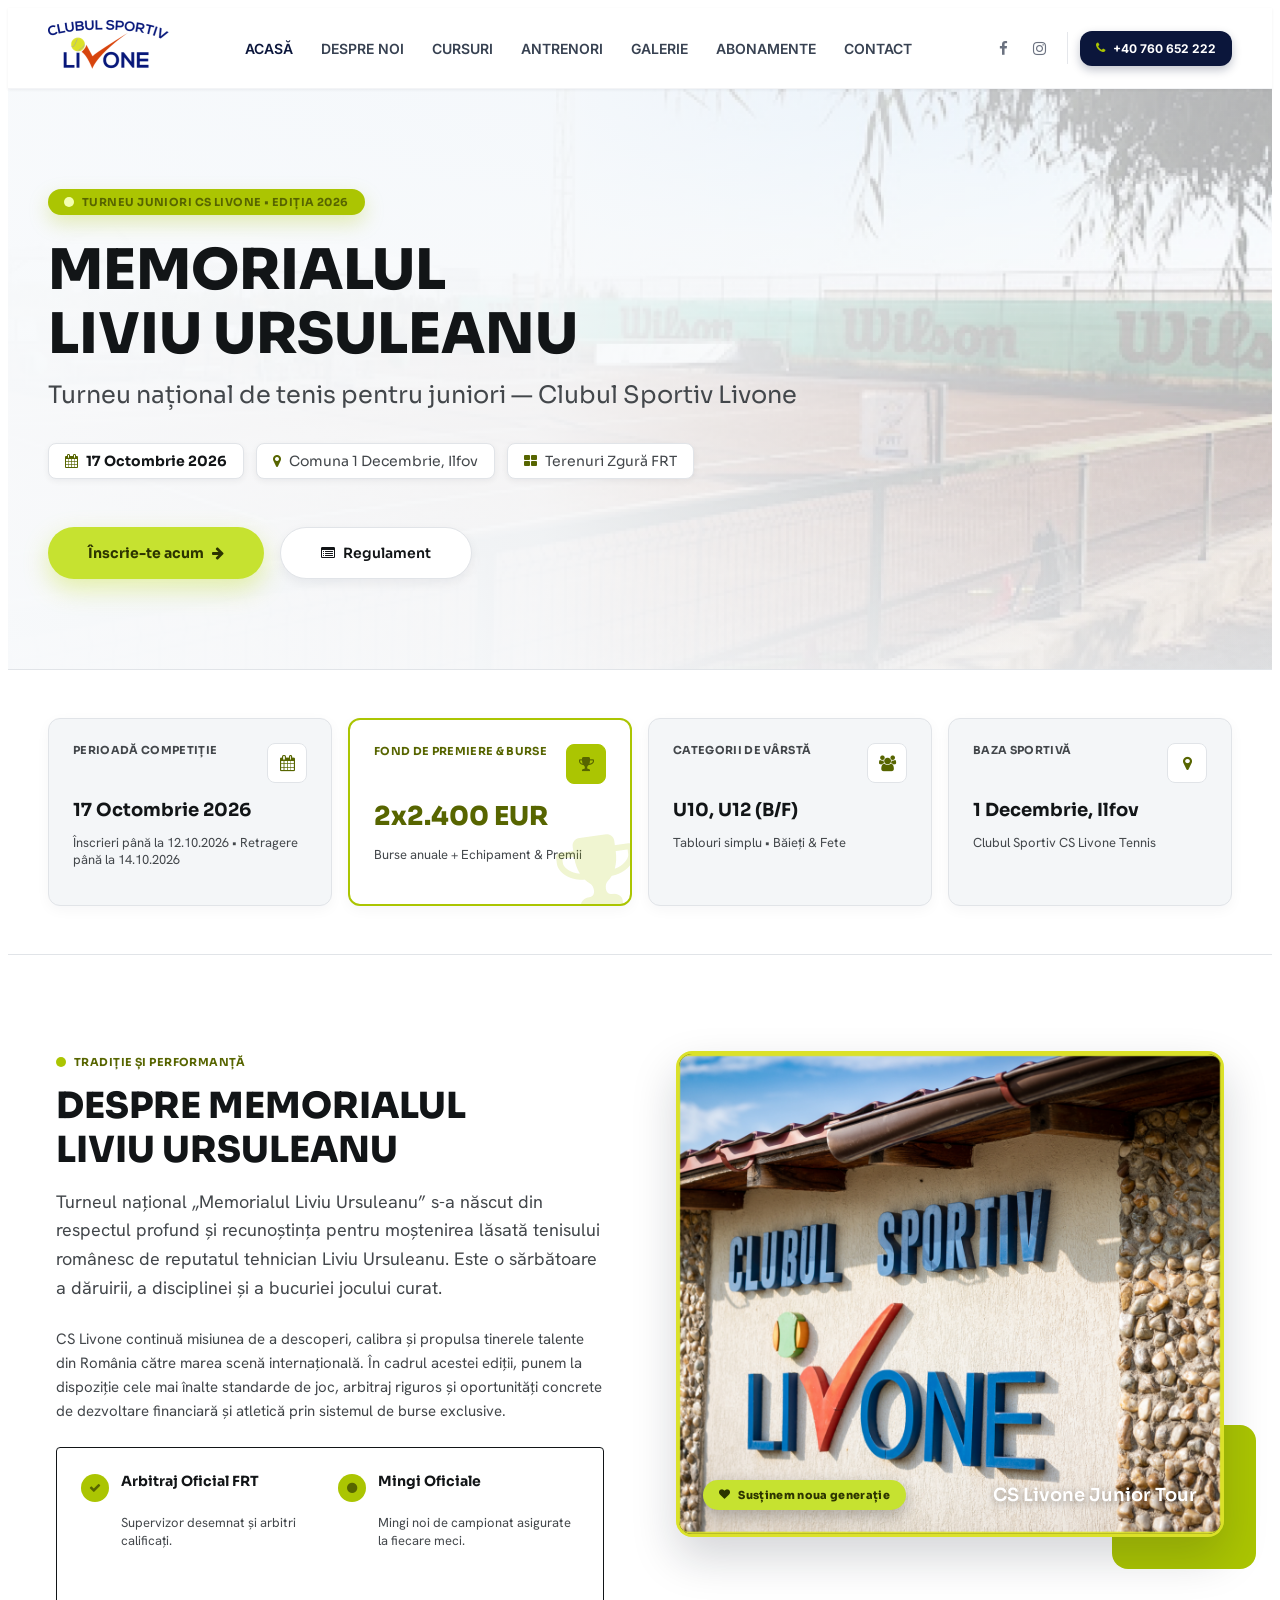
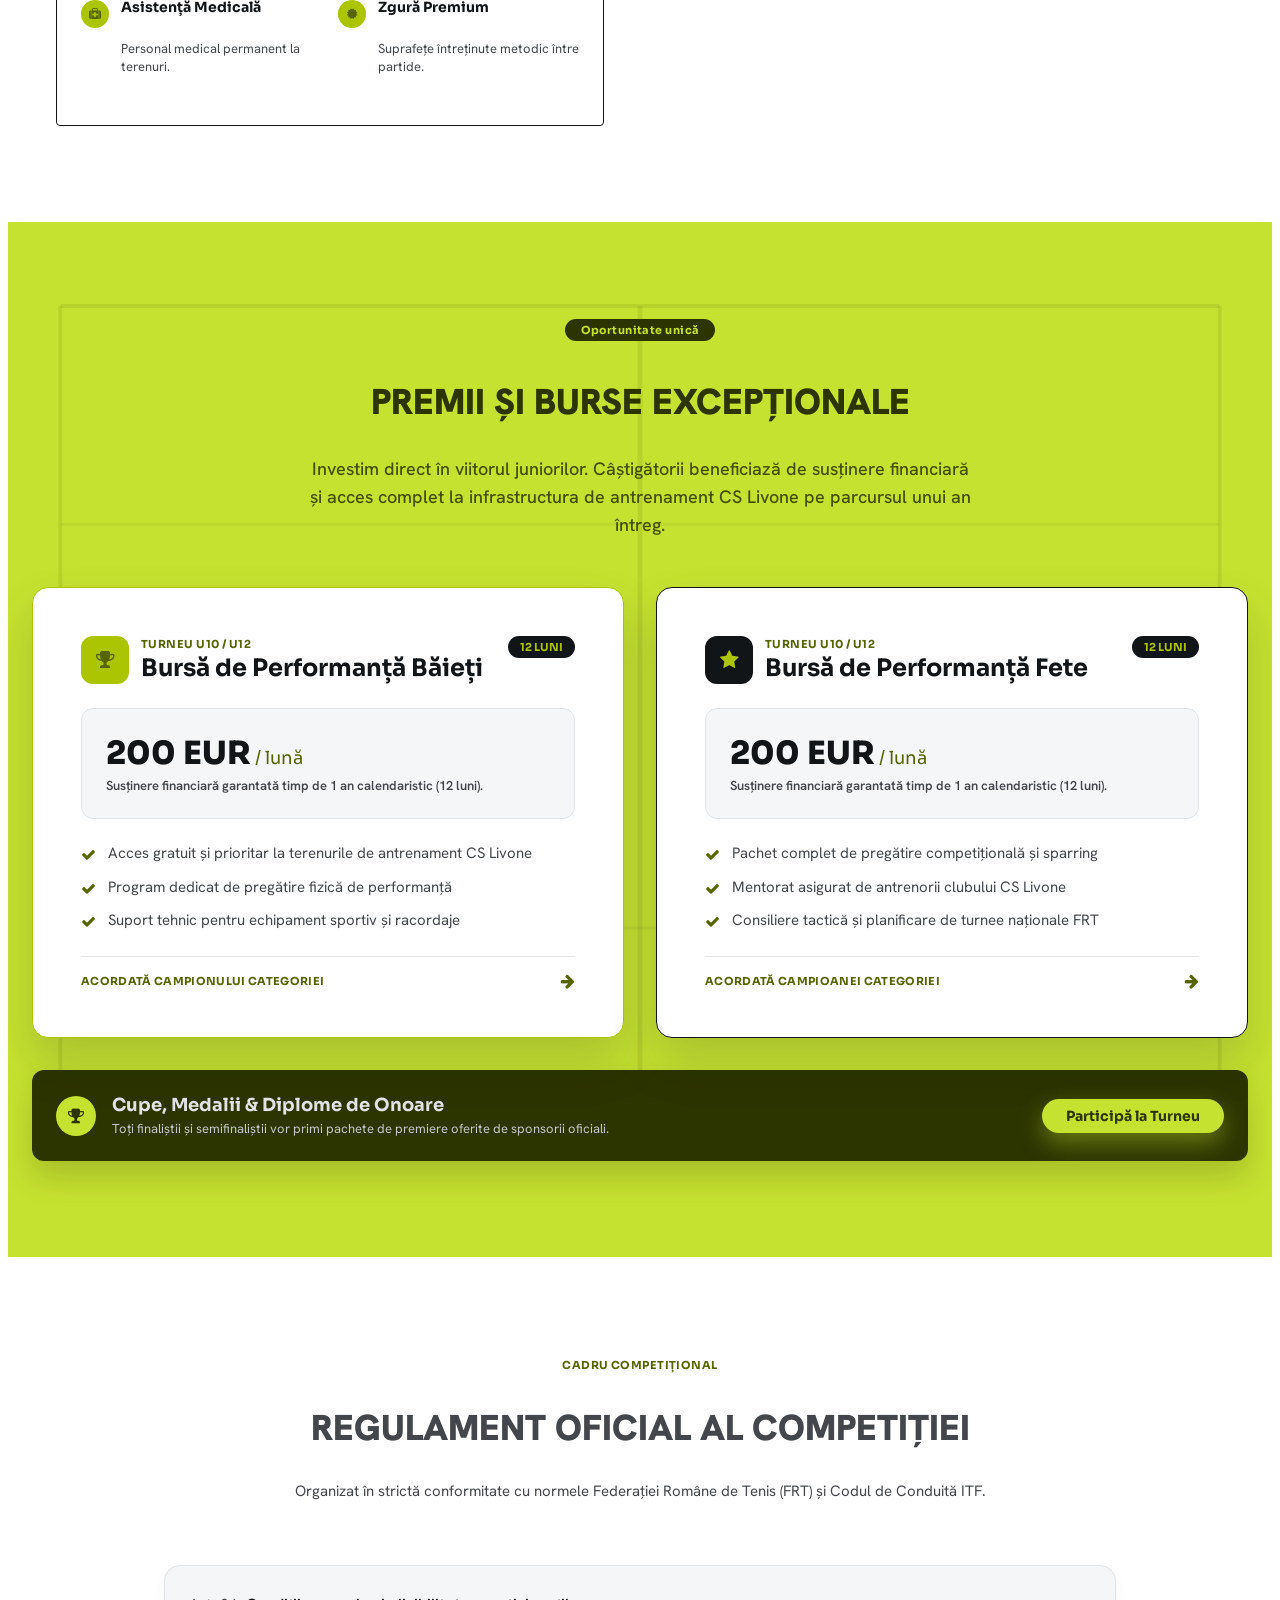
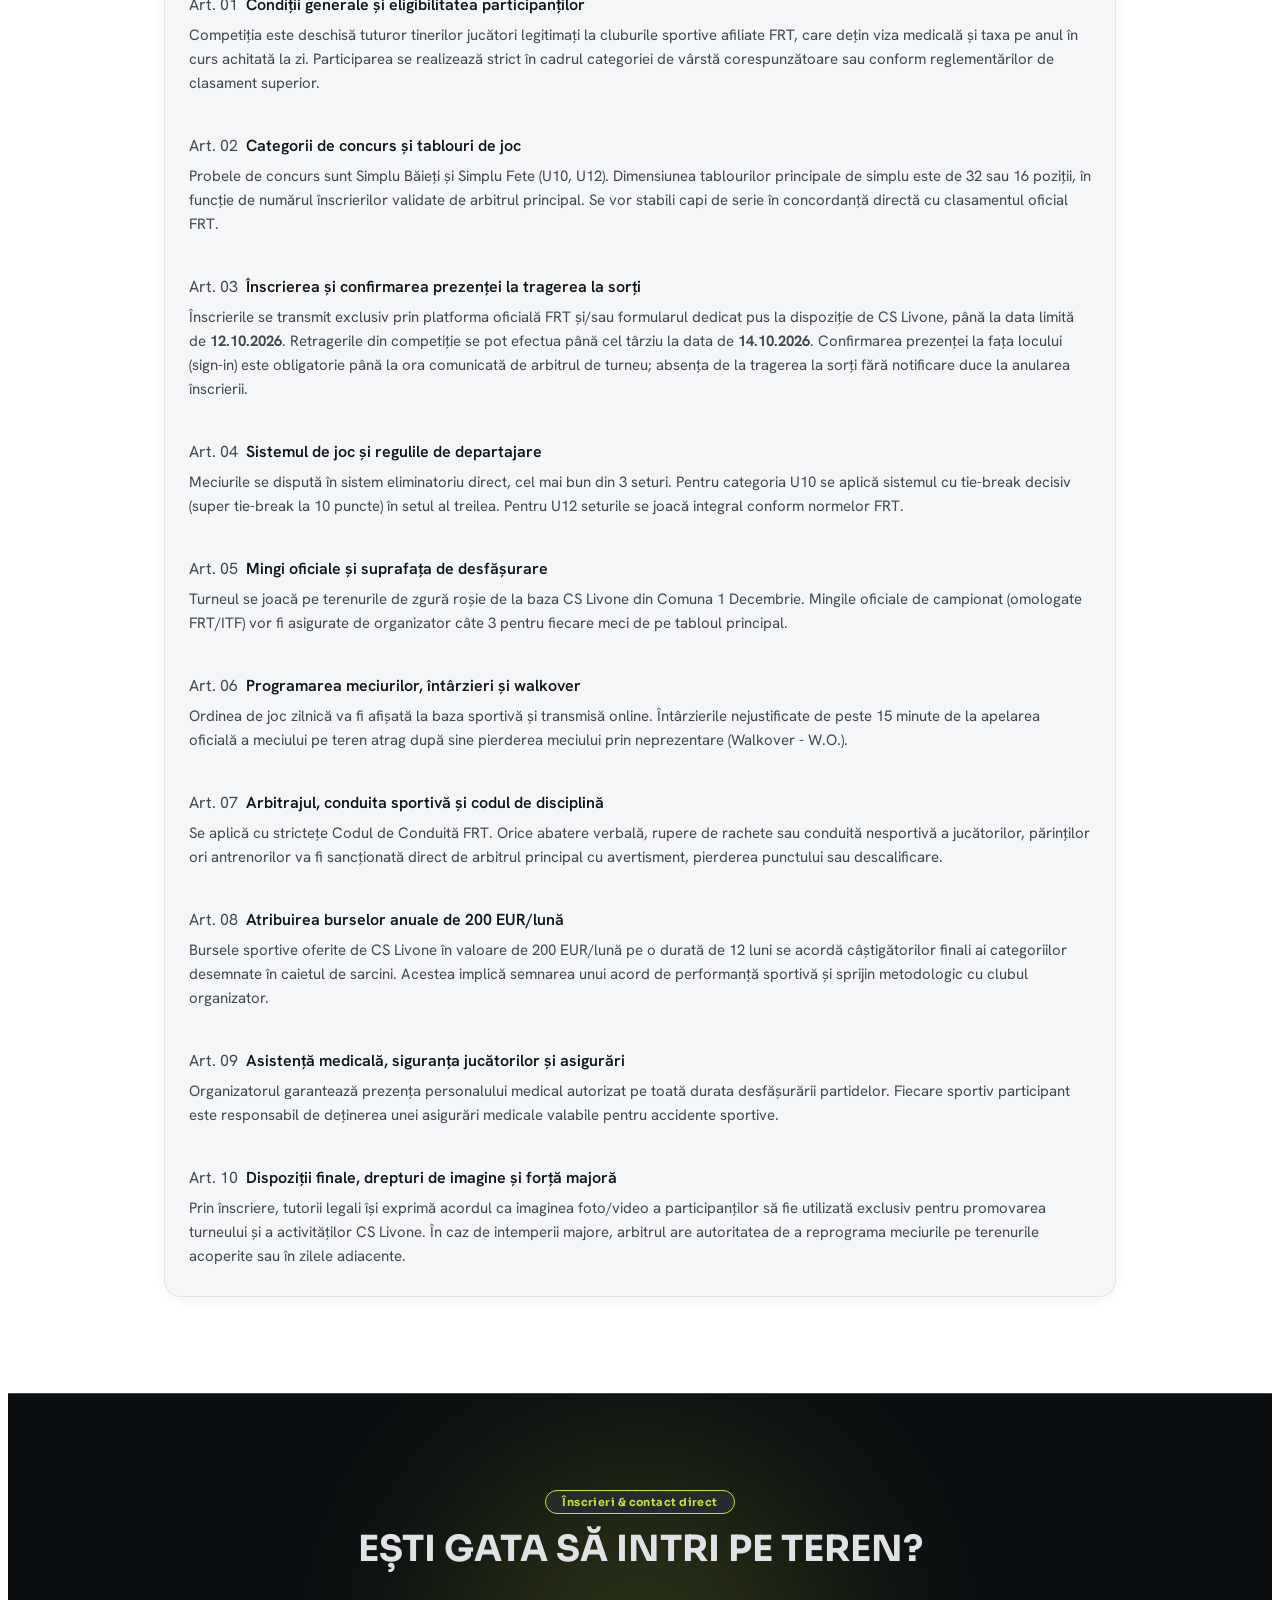
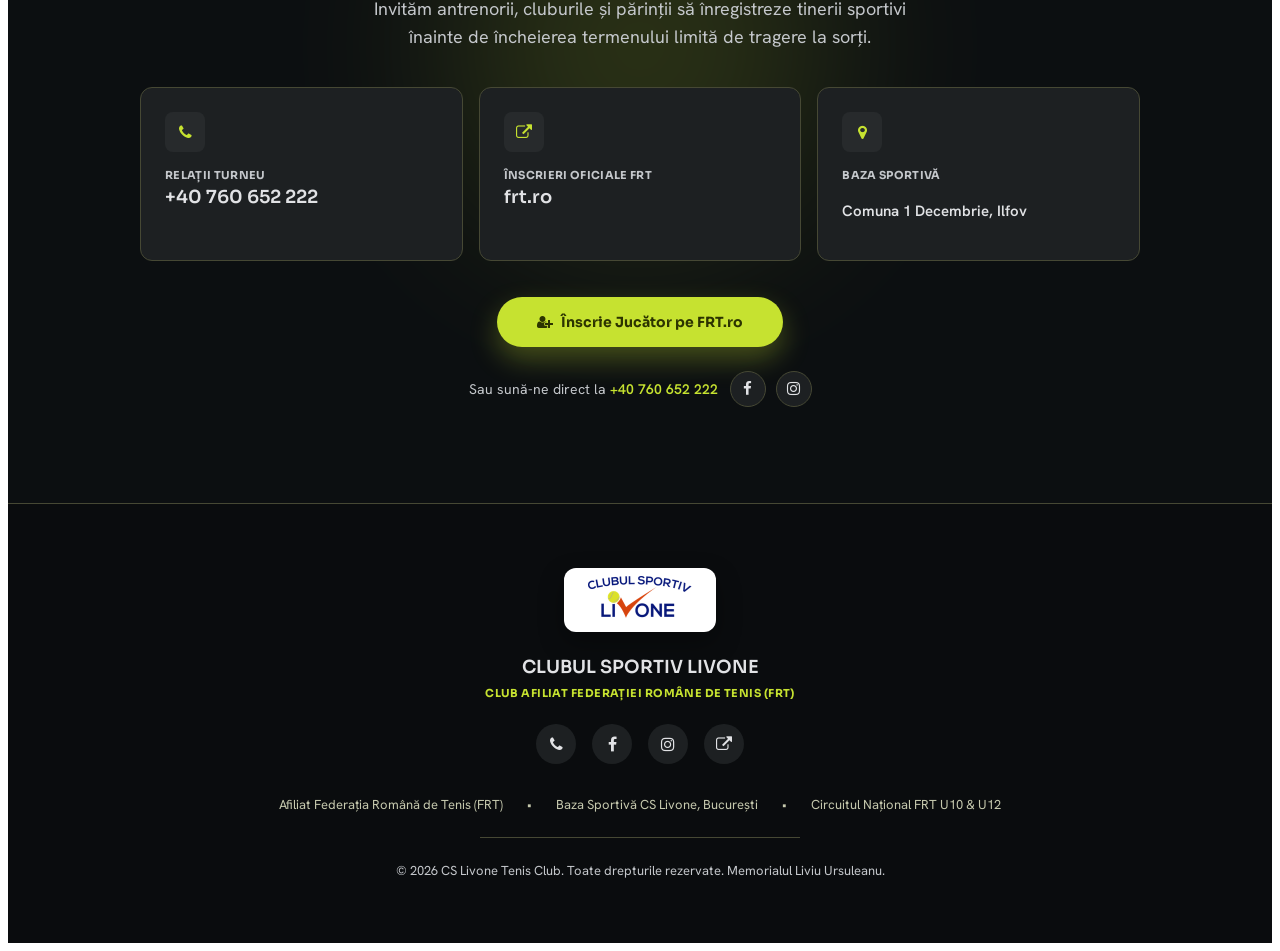
==== turneu-memorial-liviu-ursuleanu.html @ 8c8d2c81 "Add tournament landing page and redesign homepage Add standalone Memorialul Liviu Ursuleanu tourname" ====
<!DOCTYPE html>
<html lang="ro">
<head>
  <meta charset="utf-8">
  <meta name="viewport" content="width=device-width, initial-scale=1">
  <title>Memorialul Liviu Ursuleanu — Turneu Juniori CS Livone 2026</title>
  <meta name="description" content="Memorialul Liviu Ursuleanu — turneu național de tenis pentru juniori organizat de Clubul Sportiv Livone. Regulament, premii, burse și înscrieri.">
  <meta name="author" content="CS Livone">

  <link rel="shortcut icon" href="images/favicon.ico">
  <link rel="apple-touch-icon" href="images/apple-touch-icon.png">

  <link rel="preconnect" href="https://fonts.googleapis.com">
  <link rel="preconnect" href="https://fonts.gstatic.com" crossorigin>
  <link href="https://fonts.googleapis.com/css2?family=Sora:wght@400;500;600;700;800;900&family=Hanken+Grotesk:wght@400;500;600&family=Inter:wght@600;700&display=swap" rel="stylesheet">

  <link rel="stylesheet" type="text/css" href="css/vendor/font-awesome.min.css">
  <link rel="stylesheet" type="text/css" href="css/turneu.css">
</head>
<body class="tnv-page">

  <!-- HEADER -->
  <header class="tnv-header">
    <div class="tnv-header__inner">
      <a class="tnv-header__logo" href="index.html">
        <img src="images/turneu/logo-header.png" alt="Clubul Sportiv Livone">
      </a>

      <nav class="tnv-nav" id="tnvNav">
        <a href="index.html" class="is-active">ACASĂ</a>
        <a href="index.html#about">DESPRE NOI</a>
        <a href="index.html#classes">CURSURI</a>
        <a href="index.html#trainers">ANTRENORI</a>
        <a href="index.html#gallery">GALERIE</a>
        <a href="index.html">ABONAMENTE</a>
        <a href="index.html#contact">CONTACT</a>
      </nav>

      <div class="tnv-header__actions">
        <div class="tnv-social-mini">
          <a href="https://www.facebook.com/cslivone.ro" aria-label="Facebook"><i class="fa fa-facebook"></i></a>
          <a href="https://www.instagram.com/cslivone" aria-label="Instagram"><i class="fa fa-instagram"></i></a>
        </div>
        <a class="tnv-phone-cta" href="tel:+40760652222">
          <i class="fa fa-phone"></i> +40 760 652 222
        </a>
        <button class="tnv-nav-toggle" id="tnvNavToggle" aria-label="Deschide meniul" aria-expanded="false">
          <i class="fa fa-bars"></i>
        </button>
      </div>
    </div>
  </header>

  <!-- HERO -->
  <section class="tnv-hero">
    <div class="tnv-hero__bg">
      <img src="images/turneu/hero-bg.png" alt="Terenuri de zgură CS Livone">
    </div>
    <div class="tnv-hero__content">
      <div class="tnv-hero__inner">
        <span class="tnv-pill">
          <span class="tnv-pill__dot"></span>
          <span class="tnv-pill__text">Turneu Juniori CS Livone • Ediția 2026</span>
        </span>

        <h1>MEMORIALUL<br>LIVIU URSULEANU</h1>
        <p class="tnv-hero__subtitle">Turneu național de tenis pentru juniori — Clubul Sportiv Livone</p>

        <div class="tnv-badges">
          <span class="tnv-badge"><i class="fa fa-calendar"></i> <strong>17 Octombrie 2026</strong></span>
          <span class="tnv-badge"><i class="fa fa-map-marker"></i> Comuna 1 Decembrie, Ilfov</span>
          <span class="tnv-badge"><i class="fa fa-th-large"></i> Terenuri Zgură FRT</span>
        </div>

        <div class="tnv-cta-row">
          <a href="#inscriere" class="tnv-btn tnv-btn--primary">Înscrie-te acum <i class="fa fa-arrow-right"></i></a>
          <a href="#regulament" class="tnv-btn tnv-btn--outline"><i class="fa fa-list-alt"></i> Regulament</a>
        </div>
      </div>
    </div>
  </section>

  <!-- KEY INFO STRIP -->
  <section class="tnv-info-strip">
    <div class="tnv-container">
      <div class="tnv-info-grid">
        <div class="tnv-info-card">
          <div class="tnv-info-card__top">
            <span class="tnv-info-card__label">Perioadă competiție</span>
            <span class="tnv-info-card__icon"><i class="fa fa-calendar"></i></span>
          </div>
          <p class="tnv-info-card__value">17 Octombrie 2026</p>
          <p class="tnv-info-card__sub">Înscrieri până la 12.10.2026 • Retragere până la 14.10.2026</p>
        </div>

        <div class="tnv-info-card tnv-info-card--highlight">
          <i class="fa fa-trophy tnv-info-card__decor"></i>
          <div class="tnv-info-card__top">
            <span class="tnv-info-card__label">Fond de premiere &amp; burse</span>
            <span class="tnv-info-card__icon"><i class="fa fa-trophy"></i></span>
          </div>
          <p class="tnv-info-card__value">2x2.400 EUR</p>
          <p class="tnv-info-card__sub">Burse anuale + Echipament &amp; Premii</p>
        </div>

        <div class="tnv-info-card">
          <div class="tnv-info-card__top">
            <span class="tnv-info-card__label">Categorii de vârstă</span>
            <span class="tnv-info-card__icon"><i class="fa fa-users"></i></span>
          </div>
          <p class="tnv-info-card__value">U10, U12 (B/F)</p>
          <p class="tnv-info-card__sub">Tablouri simplu • Băieți &amp; Fete</p>
        </div>

        <div class="tnv-info-card">
          <div class="tnv-info-card__top">
            <span class="tnv-info-card__label">Baza sportivă</span>
            <span class="tnv-info-card__icon"><i class="fa fa-map-marker"></i></span>
          </div>
          <p class="tnv-info-card__value">1 Decembrie, Ilfov</p>
          <p class="tnv-info-card__sub">Clubul Sportiv CS Livone Tennis</p>
        </div>
      </div>
    </div>
  </section>

  <!-- DESPRE TURNEU -->
  <section class="tnv-about">
    <div class="tnv-container tnv-about__grid">
      <div>
        <span class="tnv-eyebrow"><span class="tnv-eyebrow__dot"></span> Tradiție și performanță</span>
        <h2 class="tnv-section-title">DESPRE MEMORIALUL<br>LIVIU URSULEANU</h2>

        <p class="tnv-lead">Turneul național „Memorialul Liviu Ursuleanu” s-a născut din respectul profund și recunoștința pentru moștenirea lăsată tenisului românesc de reputatul tehnician Liviu Ursuleanu. Este o sărbătoare a dăruirii, a disciplinei și a bucuriei jocului curat.</p>

        <p class="tnv-supporting">CS Livone continuă misiunea de a descoperi, calibra și propulsa tinerele talente din România către marea scenă internațională. În cadrul acestei ediții, punem la dispoziție cele mai înalte standarde de joc, arbitraj riguros și oportunități concrete de dezvoltare financiară și atletică prin sistemul de burse exclusive.</p>

        <div class="tnv-features">
          <div class="tnv-feature">
            <span class="tnv-feature__icon"><i class="fa fa-check"></i></span>
            <div>
              <p class="tnv-feature__title">Arbitraj Oficial FRT</p>
              <p class="tnv-feature__text">Supervizor desemnat și arbitri calificați.</p>
            </div>
          </div>
          <div class="tnv-feature">
            <span class="tnv-feature__icon"><i class="fa fa-circle"></i></span>
            <div>
              <p class="tnv-feature__title">Mingi Oficiale</p>
              <p class="tnv-feature__text">Mingi noi de campionat asigurate la fiecare meci.</p>
            </div>
          </div>
          <div class="tnv-feature">
            <span class="tnv-feature__icon"><i class="fa fa-medkit"></i></span>
            <div>
              <p class="tnv-feature__title">Asistență Medicală</p>
              <p class="tnv-feature__text">Personal medical permanent la terenuri.</p>
            </div>
          </div>
          <div class="tnv-feature">
            <span class="tnv-feature__icon"><i class="fa fa-certificate"></i></span>
            <div>
              <p class="tnv-feature__title">Zgură Premium</p>
              <p class="tnv-feature__text">Suprafețe întreținute metodic între partide.</p>
            </div>
          </div>
        </div>
      </div>

      <div class="tnv-about__visual">
        <div class="tnv-about__decor"></div>
        <div class="tnv-about__frame">
          <img src="images/turneu/despre-turneu.png" alt="Clubul Sportiv Livone">
          <div class="tnv-about__badge">
            <span class="tnv-about__pill"><i class="fa fa-heart"></i> Susținem noua generație</span>
            <span class="tnv-about__caption">CS Livone Junior Tour</span>
          </div>
        </div>
      </div>
    </div>
  </section>

  <!-- PREMII SI BURSE -->
  <section class="tnv-prizes">
    <svg class="tnv-prizes__lines" preserveAspectRatio="none" viewBox="0 0 1280 1022" xmlns="http://www.w3.org/2000/svg" aria-hidden="true">
      <line x1="53" y1="85" x2="1227" y2="85" stroke="#000" stroke-opacity="0.12" stroke-width="4"></line>
      <line x1="53" y1="936" x2="1227" y2="936" stroke="#000" stroke-opacity="0.12" stroke-width="4"></line>
      <line x1="53" y1="85" x2="53" y2="936" stroke="#000" stroke-opacity="0.12" stroke-width="4"></line>
      <line x1="1227" y1="85" x2="1227" y2="936" stroke="#000" stroke-opacity="0.12" stroke-width="4"></line>
      <line x1="640" y1="85" x2="640" y2="936" stroke="#000" stroke-opacity="0.12" stroke-width="5"></line>
      <line x1="53" y1="306" x2="1227" y2="306" stroke="#000" stroke-opacity="0.08" stroke-width="3"></line>
      <line x1="53" y1="715" x2="1227" y2="715" stroke="#000" stroke-opacity="0.08" stroke-width="3"></line>
    </svg>

    <div class="tnv-prizes__inner">
      <div class="tnv-prizes__header">
        <span class="tnv-prizes__badge">Oportunitate unică</span>
        <h2>PREMII ȘI BURSE EXCEPȚIONALE</h2>
        <p>Investim direct în viitorul juniorilor. Câștigătorii beneficiază de susținere financiară și acces complet la infrastructura de antrenament CS Livone pe parcursul unui an întreg.</p>
      </div>

      <div class="tnv-scholarships">
        <div class="tnv-schol-card tnv-schol-card--boys">
          <div class="tnv-schol-card__top">
            <div class="tnv-schol-card__id">
              <span class="tnv-schol-card__icon"><i class="fa fa-trophy"></i></span>
              <div>
                <p class="tnv-schol-card__eyebrow">Turneu U10 / U12</p>
                <h3 class="tnv-schol-card__title">Bursă de Performanță Băieți</h3>
              </div>
            </div>
            <span class="tnv-schol-card__duration">12 LUNI</span>
          </div>

          <div class="tnv-schol-card__value">
            <span class="tnv-schol-card__amount">200 EUR</span>
            <span class="tnv-schol-card__period">/ lună</span>
            <p>Susținere financiară garantată timp de 1 an calendaristic (12 luni).</p>
          </div>

          <ul class="tnv-schol-card__list">
            <li><i class="fa fa-check"></i> Acces gratuit și prioritar la terenurile de antrenament CS Livone</li>
            <li><i class="fa fa-check"></i> Program dedicat de pregătire fizică de performanță</li>
            <li><i class="fa fa-check"></i> Suport tehnic pentru echipament sportiv și racordaje</li>
          </ul>

          <div class="tnv-schol-card__footer">
            <span>Acordată campionului categoriei</span>
            <i class="fa fa-arrow-right"></i>
          </div>
        </div>

        <div class="tnv-schol-card tnv-schol-card--girls">
          <div class="tnv-schol-card__top">
            <div class="tnv-schol-card__id">
              <span class="tnv-schol-card__icon"><i class="fa fa-star"></i></span>
              <div>
                <p class="tnv-schol-card__eyebrow">Turneu U10 / U12</p>
                <h3 class="tnv-schol-card__title">Bursă de Performanță Fete</h3>
              </div>
            </div>
            <span class="tnv-schol-card__duration">12 LUNI</span>
          </div>

          <div class="tnv-schol-card__value">
            <span class="tnv-schol-card__amount">200 EUR</span>
            <span class="tnv-schol-card__period">/ lună</span>
            <p>Susținere financiară garantată timp de 1 an calendaristic (12 luni).</p>
          </div>

          <ul class="tnv-schol-card__list">
            <li><i class="fa fa-check"></i> Pachet complet de pregătire competițională și sparring</li>
            <li><i class="fa fa-check"></i> Mentorat asigurat de antrenorii clubului CS Livone</li>
            <li><i class="fa fa-check"></i> Consiliere tactică și planificare de turnee naționale FRT</li>
          </ul>

          <div class="tnv-schol-card__footer">
            <span>Acordată campioanei categoriei</span>
            <i class="fa fa-arrow-right"></i>
          </div>
        </div>
      </div>

      <div class="tnv-prizes-note">
        <div class="tnv-prizes-note__left">
          <span class="tnv-prizes-note__icon"><i class="fa fa-trophy"></i></span>
          <div>
            <h3>Cupe, Medalii &amp; Diplome de Onoare</h3>
            <p>Toți finaliștii și semifinaliștii vor primi pachete de premiere oferite de sponsorii oficiali.</p>
          </div>
        </div>
        <a href="#inscriere" class="tnv-btn tnv-btn--primary">Participă la Turneu</a>
      </div>
    </div>
  </section>

  <!-- REGULAMENT OFICIAL -->
  <section class="tnv-rules" id="regulament">
    <div class="tnv-rules__header">
      <span class="tnv-eyebrow" style="justify-content:center;width:100%;">Cadru competițional</span>
      <h2>REGULAMENT OFICIAL AL COMPETIȚIEI</h2>
      <p>Organizat în strictă conformitate cu normele Federației Române de Tenis (FRT) și Codul de Conduită ITF.</p>
    </div>

    <div class="tnv-accordion">
      <div class="tnv-accordion-item">
        <div class="tnv-accordion-item__head">
          <span class="tnv-accordion-item__badge">Art. 01</span>
          <span class="tnv-accordion-item__title">Condiții generale și eligibilitatea participanților</span>
        </div>
        <p class="tnv-accordion-item__body">Competiția este deschisă tuturor tinerilor jucători legitimați la cluburile sportive afiliate FRT, care dețin viza medicală și taxa pe anul în curs achitată la zi. Participarea se realizează strict în cadrul categoriei de vârstă corespunzătoare sau conform reglementărilor de clasament superior.</p>
      </div>

      <div class="tnv-accordion-item">
        <div class="tnv-accordion-item__head">
          <span class="tnv-accordion-item__badge">Art. 02</span>
          <span class="tnv-accordion-item__title">Categorii de concurs și tablouri de joc</span>
        </div>
        <p class="tnv-accordion-item__body">Probele de concurs sunt Simplu Băieți și Simplu Fete (U10, U12). Dimensiunea tablourilor principale de simplu este de 32 sau 16 poziții, în funcție de numărul înscrierilor validate de arbitrul principal. Se vor stabili capi de serie în concordanță directă cu clasamentul oficial FRT.</p>
      </div>

      <div class="tnv-accordion-item">
        <div class="tnv-accordion-item__head">
          <span class="tnv-accordion-item__badge">Art. 03</span>
          <span class="tnv-accordion-item__title">Înscrierea și confirmarea prezenței la tragerea la sorți</span>
        </div>
        <p class="tnv-accordion-item__body">Înscrierile se transmit exclusiv prin platforma oficială FRT și/sau formularul dedicat pus la dispoziție de CS Livone, până la data limită de <strong>12.10.2026</strong>. Retragerile din competiție se pot efectua până cel târziu la data de <strong>14.10.2026</strong>. Confirmarea prezenței la fața locului (sign-in) este obligatorie până la ora comunicată de arbitrul de turneu; absența de la tragerea la sorți fără notificare duce la anularea înscrierii.</p>
      </div>

      <div class="tnv-accordion-item">
        <div class="tnv-accordion-item__head">
          <span class="tnv-accordion-item__badge">Art. 04</span>
          <span class="tnv-accordion-item__title">Sistemul de joc și regulile de departajare</span>
        </div>
        <p class="tnv-accordion-item__body">Meciurile se dispută în sistem eliminatoriu direct, cel mai bun din 3 seturi. Pentru categoria U10 se aplică sistemul cu tie-break decisiv (super tie-break la 10 puncte) în setul al treilea. Pentru U12 seturile se joacă integral conform normelor FRT.</p>
      </div>

      <div class="tnv-accordion-item">
        <div class="tnv-accordion-item__head">
          <span class="tnv-accordion-item__badge">Art. 05</span>
          <span class="tnv-accordion-item__title">Mingi oficiale și suprafața de desfășurare</span>
        </div>
        <p class="tnv-accordion-item__body">Turneul se joacă pe terenurile de zgură roșie de la baza CS Livone din Comuna 1 Decembrie. Mingile oficiale de campionat (omologate FRT/ITF) vor fi asigurate de organizator câte 3 pentru fiecare meci de pe tabloul principal.</p>
      </div>

      <div class="tnv-accordion-item">
        <div class="tnv-accordion-item__head">
          <span class="tnv-accordion-item__badge">Art. 06</span>
          <span class="tnv-accordion-item__title">Programarea meciurilor, întârzieri și walkover</span>
        </div>
        <p class="tnv-accordion-item__body">Ordinea de joc zilnică va fi afișată la baza sportivă și transmisă online. Întârzierile nejustificate de peste 15 minute de la apelarea oficială a meciului pe teren atrag după sine pierderea meciului prin neprezentare (Walkover - W.O.).</p>
      </div>

      <div class="tnv-accordion-item">
        <div class="tnv-accordion-item__head">
          <span class="tnv-accordion-item__badge">Art. 07</span>
          <span class="tnv-accordion-item__title">Arbitrajul, conduita sportivă și codul de disciplină</span>
        </div>
        <p class="tnv-accordion-item__body">Se aplică cu strictețe Codul de Conduită FRT. Orice abatere verbală, rupere de rachete sau conduită nesportivă a jucătorilor, părinților ori antrenorilor va fi sancționată direct de arbitrul principal cu avertisment, pierderea punctului sau descalificare.</p>
      </div>

      <div class="tnv-accordion-item">
        <div class="tnv-accordion-item__head">
          <span class="tnv-accordion-item__badge">Art. 08</span>
          <span class="tnv-accordion-item__title">Atribuirea burselor anuale de 200 EUR/lună</span>
        </div>
        <p class="tnv-accordion-item__body">Bursele sportive oferite de CS Livone în valoare de 200 EUR/lună pe o durată de 12 luni se acordă câștigătorilor finali ai categoriilor desemnate în caietul de sarcini. Acestea implică semnarea unui acord de performanță sportivă și sprijin metodologic cu clubul organizator.</p>
      </div>

      <div class="tnv-accordion-item">
        <div class="tnv-accordion-item__head">
          <span class="tnv-accordion-item__badge">Art. 09</span>
          <span class="tnv-accordion-item__title">Asistență medicală, siguranța jucătorilor și asigurări</span>
        </div>
        <p class="tnv-accordion-item__body">Organizatorul garantează prezența personalului medical autorizat pe toată durata desfășurării partidelor. Fiecare sportiv participant este responsabil de deținerea unei asigurări medicale valabile pentru accidente sportive.</p>
      </div>

      <div class="tnv-accordion-item">
        <div class="tnv-accordion-item__head">
          <span class="tnv-accordion-item__badge">Art. 10</span>
          <span class="tnv-accordion-item__title">Dispoziții finale, drepturi de imagine și forță majoră</span>
        </div>
        <p class="tnv-accordion-item__body">Prin înscriere, tutorii legali își exprimă acordul ca imaginea foto/video a participanților să fie utilizată exclusiv pentru promovarea turneului și a activităților CS Livone. În caz de intemperii majore, arbitrul are autoritatea de a reprograma meciurile pe terenurile acoperite sau în zilele adiacente.</p>
      </div>
    </div>
  </section>

  <!-- INSCRIERE / CONTACT -->
  <section class="tnv-contact" id="inscriere">
    <div class="tnv-contact__glow"></div>
    <div class="tnv-contact__inner">
      <span class="tnv-contact__badge">Înscrieri &amp; contact direct</span>
      <h2>EȘTI GATA SĂ INTRI PE TEREN?</h2>
      <p class="tnv-contact__lead">Invităm antrenorii, cluburile și părinții să înregistreze tinerii sportivi înainte de încheierea termenului limită de tragere la sorți.</p>

      <div class="tnv-contact-cards">
        <div class="tnv-contact-card">
          <span class="tnv-contact-card__icon"><i class="fa fa-phone"></i></span>
          <p class="tnv-contact-card__label">Relații turneu</p>
          <a class="tnv-contact-card__value" href="tel:+40760652222">+40 760 652 222</a>
        </div>
        <div class="tnv-contact-card">
          <span class="tnv-contact-card__icon"><i class="fa fa-external-link"></i></span>
          <p class="tnv-contact-card__label">Înscrieri oficiale FRT</p>
          <a class="tnv-contact-card__value" href="http://www.frt.ro/ro/competitii_detalii/11514" target="_blank" rel="noopener noreferrer">frt.ro</a>
        </div>
        <div class="tnv-contact-card">
          <span class="tnv-contact-card__icon"><i class="fa fa-map-marker"></i></span>
          <p class="tnv-contact-card__label">Baza sportivă</p>
          <p class="tnv-contact-card__value tnv-contact-card__value--address">Comuna 1 Decembrie, Ilfov</p>
        </div>
      </div>

      <a href="http://www.frt.ro/ro/competitii_detalii/11514" target="_blank" rel="noopener noreferrer" class="tnv-btn tnv-btn--primary">
        <i class="fa fa-user-plus"></i> Înscrie Jucător pe FRT.ro
      </a>

      <div class="tnv-contact__alt">
        <span>Sau sună-ne direct la <a href="tel:+40760652222">+40 760 652 222</a></span>
        <span class="tnv-contact__alt-social">
          <a href="https://www.facebook.com/cslivone.ro" target="_blank" rel="noopener noreferrer" aria-label="Facebook"><i class="fa fa-facebook"></i></a>
          <a href="https://www.instagram.com/cslivone" target="_blank" rel="noopener noreferrer" aria-label="Instagram"><i class="fa fa-instagram"></i></a>
        </span>
      </div>
    </div>
  </section>

  <!-- FOOTER -->
  <footer class="tnv-footer">
    <div class="tnv-footer__logo">
      <img src="images/turneu/logo-footer-card.png" alt="Clubul Sportiv Livone">
    </div>
    <h3>CLUBUL SPORTIV LIVONE</h3>
    <p class="tnv-footer__badge">Club afiliat Federației Române de Tenis (FRT)</p>

    <div class="tnv-footer__social">
      <a href="tel:+40760652222" aria-label="Telefon"><i class="fa fa-phone"></i></a>
      <a href="https://www.facebook.com/cslivone.ro" target="_blank" rel="noopener noreferrer" aria-label="Facebook"><i class="fa fa-facebook"></i></a>
      <a href="https://www.instagram.com/cslivone" target="_blank" rel="noopener noreferrer" aria-label="Instagram"><i class="fa fa-instagram"></i></a>
      <a href="http://www.frt.ro/ro/competitii_detalii/11514" target="_blank" rel="noopener noreferrer" aria-label="Înscrieri FRT"><i class="fa fa-external-link"></i></a>
    </div>

    <div class="tnv-footer__meta">
      <span>Afiliat Federația Română de Tenis (FRT)</span>
      <span>•</span>
      <span>Baza Sportivă CS Livone, București</span>
      <span>•</span>
      <span>Circuitul Național FRT U10 &amp; U12</span>
    </div>

    <div class="tnv-footer__divider"></div>
    <p class="tnv-footer__copy">© 2026 CS Livone Tenis Club. Toate drepturile rezervate. Memorialul Liviu Ursuleanu.</p>
  </footer>

  <script>
    (function () {
      var toggle = document.getElementById('tnvNavToggle');
      var nav = document.getElementById('tnvNav');
      if (!toggle || !nav) return;
      toggle.addEventListener('click', function () {
        var isOpen = nav.classList.toggle('is-open');
        toggle.setAttribute('aria-expanded', isOpen ? 'true' : 'false');
      });
    })();
  </script>
</body>
</html>
---- css/turneu.css ----
/* ==========================================================================
   Turneu Memorialul Liviu Ursuleanu — landing page styles
   Standalone stylesheet, scoped with .tnv- prefix, no dependency on style.css
   ========================================================================== */

:root {
  --lime-deep: #576500;      /* text-on-lime, small icons */
  --lime-mid: #abc502;       /* borders / pill bg / accents */
  --lime-bright: #c6e230;    /* CTA buttons, highlight bg */
  --lime-accent: #dbe129;    /* photo frame border */
  --lime-btn-text: #2c3400;  /* text on bright lime buttons */
  --lime-muted-text: #434f00;

  --ink-900: #121517;
  --ink-700: #43474b;
  --border-200: #e1e4e8;
  --surface-100: #f4f6f8;
  --surface-hero: #f8fafc;
  --white: #ffffff;

  --dark-950: #0a0c0e;
  --dark-900: #0c0f11;
  --dark-800: #1d2022;
  --dark-700: #272a2c;
  --dark-border: #464834;
  --dark-text: #e1e2e5;
  --dark-muted: #c4c7cb;
  --dark-muted-2: #c6c9ae;

  --nav-active: #0b163b;
  --nav-inactive: #374151;

  --font-heading: 'Sora', sans-serif;
  --font-body: 'Hanken Grotesk', sans-serif;
  --font-nav: 'Inter', sans-serif;
}

.tnv-page {
  font-family: var(--font-body);
  color: var(--ink-700);
  background: var(--white);
  overflow-x: hidden;
}

.tnv-page * {
  box-sizing: border-box;
}

.tnv-page img {
  max-width: 100%;
  display: block;
}

.tnv-container {
  max-width: 1232px;
  margin: 0 auto;
  padding: 0 24px;
}

.tnv-container--narrow {
  max-width: 1000px;
}

/* ---------------- Header ---------------- */

.tnv-header {
  position: sticky;
  top: 0;
  z-index: 100;
  background: var(--white);
  border-bottom: 1px solid #f3f4f6;
  box-shadow: 0 1px 3px rgba(16, 24, 40, 0.06);
}

.tnv-header__inner {
  max-width: 1232px;
  margin: 0 auto;
  padding: 0 24px;
  display: flex;
  align-items: center;
  justify-content: space-between;
  height: 80px;
  gap: 24px;
}

.tnv-header__logo img {
  height: 56px;
  width: auto;
}

.tnv-nav {
  display: flex;
  align-items: center;
  gap: 28px;
  list-style: none;
  margin: 0;
  padding: 0;
  font-family: var(--font-nav);
}

.tnv-nav a {
  font-size: 14px;
  font-weight: 600;
  color: var(--nav-inactive);
  text-decoration: none;
  white-space: nowrap;
}

.tnv-nav a.is-active,
.tnv-nav a:hover {
  color: var(--nav-active);
}

.tnv-header__actions {
  display: flex;
  align-items: center;
  gap: 12px;
}

.tnv-social-mini {
  display: flex;
  align-items: center;
  gap: 4px;
  padding-right: 12px;
  border-right: 1px solid #e5e7eb;
}

.tnv-social-mini a {
  width: 32px;
  height: 32px;
  display: flex;
  align-items: center;
  justify-content: center;
  border-radius: 9999px;
  color: #6b7280;
  text-decoration: none;
  font-size: 15px;
}

.tnv-social-mini a:hover {
  color: var(--nav-active);
}

.tnv-phone-cta {
  display: inline-flex;
  align-items: center;
  gap: 8px;
  background: var(--nav-active);
  color: var(--white);
  border-radius: 12px;
  padding: 10px 16px;
  font-family: var(--font-nav);
  font-size: 12px;
  font-weight: 700;
  text-decoration: none;
  box-shadow: 0 4px 10px rgba(11, 22, 59, 0.25);
}

.tnv-phone-cta i {
  color: var(--lime-mid);
}

.tnv-nav-toggle {
  display: none;
  background: none;
  border: none;
  font-size: 22px;
  color: var(--nav-active);
  cursor: pointer;
}

/* ---------------- Generic section helpers ---------------- */

.tnv-eyebrow {
  display: inline-flex;
  align-items: center;
  gap: 8px;
  font-family: var(--font-heading);
  font-weight: 700;
  font-size: 11px;
  letter-spacing: 0.04em;
  color: var(--lime-deep);
  text-transform: uppercase;
}

.tnv-eyebrow__dot {
  width: 10px;
  height: 10px;
  border-radius: 50%;
  background: var(--lime-mid);
  flex: none;
}

.tnv-section-title {
  font-family: var(--font-heading);
  font-weight: 800;
  color: var(--ink-900);
  line-height: 1.22;
  margin: 12px 0 16px;
}

.tnv-text-center {
  text-align: center;
}

/* ---------------- Hero ---------------- */

.tnv-hero {
  position: relative;
  background: var(--surface-hero);
  overflow: hidden;
  padding: 0;
}

.tnv-hero__bg {
  position: absolute;
  inset: 0;
}

.tnv-hero__bg img {
  width: 100%;
  height: 100%;
  object-fit: cover;
}

.tnv-hero__bg::after {
  content: '';
  position: absolute;
  inset: 0;
  background:
    linear-gradient(90deg, rgba(248, 250, 252, 0.97) 0%, rgba(248, 250, 252, 0.86) 42%, rgba(248, 250, 252, 0.25) 78%, rgba(248, 250, 252, 0.05) 100%),
    linear-gradient(0deg, rgba(248, 250, 252, 0.55) 0%, rgba(248, 250, 252, 0) 40%);
}

.tnv-hero__content {
  position: relative;
  max-width: 1232px;
  margin: 0 auto;
  padding: 100px 24px 90px;
}

.tnv-hero__inner {
  max-width: 780px;
}

.tnv-pill {
  display: inline-flex;
  align-items: center;
  gap: 8px;
  background: var(--lime-mid);
  border-radius: 9999px;
  padding: 6px 16px;
  margin-bottom: 24px;
  box-shadow: 0 8px 20px rgba(171, 197, 2, 0.28);
}

.tnv-pill__dot {
  width: 10px;
  height: 10px;
  border-radius: 50%;
  background: #f4ffb0;
  flex: none;
  animation: tnv-pulse 1.8s ease-in-out infinite;
}

@keyframes tnv-pulse {
  0%, 100% { opacity: 1; transform: scale(1); }
  50% { opacity: 0.5; transform: scale(0.8); }
}

.tnv-pill__text {
  font-family: var(--font-heading);
  font-weight: 700;
  font-size: 11px;
  letter-spacing: 0.04em;
  color: var(--lime-deep);
  text-transform: uppercase;
}

.tnv-hero h1 {
  font-family: var(--font-heading);
  font-weight: 800;
  font-size: 56px;
  line-height: 1.14;
  color: var(--ink-900);
  margin: 0 0 12px;
}

.tnv-hero__subtitle {
  font-family: var(--font-heading);
  font-weight: 400;
  font-size: 24px;
  line-height: 1.34;
  color: var(--ink-700);
  margin: 0 0 32px;
}

.tnv-badges {
  display: flex;
  flex-wrap: wrap;
  gap: 12px;
  margin-bottom: 48px;
}

.tnv-badge {
  display: inline-flex;
  align-items: center;
  gap: 8px;
  background: var(--white);
  border: 1px solid var(--border-200);
  border-radius: 8px;
  padding: 8px 16px;
  box-shadow: 0 2px 6px rgba(16, 24, 40, 0.06);
  font-family: var(--font-heading);
  font-size: 14px;
  color: var(--ink-700);
}

.tnv-badge i {
  color: var(--lime-deep);
}

.tnv-badge strong {
  color: var(--ink-900);
  font-weight: 700;
}

.tnv-cta-row {
  display: flex;
  flex-wrap: wrap;
  gap: 16px;
}

.tnv-btn {
  display: inline-flex;
  align-items: center;
  gap: 8px;
  border-radius: 9999px;
  padding: 16px 40px;
  font-family: var(--font-heading);
  font-weight: 700;
  font-size: 14px;
  text-decoration: none;
  transition: transform 0.15s ease, box-shadow 0.15s ease;
}

.tnv-btn:hover {
  transform: translateY(-2px);
}

.tnv-btn--primary {
  background: var(--lime-bright);
  color: var(--lime-btn-text);
  box-shadow: 0 10px 24px rgba(198, 226, 48, 0.4);
}

.tnv-btn--outline {
  background: var(--white);
  color: var(--ink-900);
  border: 1px solid var(--border-200);
  box-shadow: 0 4px 12px rgba(16, 24, 40, 0.06);
  font-weight: 600;
}

/* ---------------- Key info strip ---------------- */

.tnv-info-strip {
  background: var(--white);
  border-top: 1px solid var(--border-200);
  border-bottom: 1px solid var(--border-200);
  padding: 48px 0;
}

.tnv-info-grid {
  display: grid;
  grid-template-columns: repeat(4, 1fr);
  gap: 16px;
}

.tnv-info-card {
  position: relative;
  background: var(--surface-100);
  border: 1px solid var(--border-200);
  border-radius: 12px;
  padding: 24px;
  box-shadow: 0 4px 14px rgba(16, 24, 40, 0.04);
  overflow: hidden;
}

.tnv-info-card--highlight {
  background: var(--white);
  border: 2px solid var(--lime-mid);
}

.tnv-info-card__decor {
  position: absolute;
  right: -6px;
  bottom: -10px;
  font-size: 84px;
  color: var(--lime-mid);
  opacity: 0.18;
  transform: rotate(-8deg);
}

.tnv-info-card__top {
  display: flex;
  align-items: flex-start;
  justify-content: space-between;
  gap: 12px;
  margin-bottom: 16px;
}

.tnv-info-card__label {
  font-family: var(--font-heading);
  font-weight: 700;
  font-size: 11px;
  letter-spacing: 0.03em;
  color: var(--ink-700);
  text-transform: uppercase;
}

.tnv-info-card--highlight .tnv-info-card__label {
  color: var(--lime-deep);
}

.tnv-info-card__icon {
  flex: none;
  width: 40px;
  height: 40px;
  border-radius: 8px;
  background: var(--white);
  border: 1px solid var(--border-200);
  display: flex;
  align-items: center;
  justify-content: center;
  color: var(--lime-deep);
  font-size: 16px;
}

.tnv-info-card--highlight .tnv-info-card__icon {
  background: var(--lime-mid);
  border-color: var(--lime-mid);
}

.tnv-info-card__value {
  font-family: var(--font-heading);
  font-weight: 700;
  font-size: 18px;
  color: var(--ink-900);
  margin: 0 0 4px;
}

.tnv-info-card--highlight .tnv-info-card__value {
  font-weight: 900;
  font-size: 26px;
  color: var(--lime-deep);
}

.tnv-info-card__sub {
  font-size: 13px;
  color: var(--ink-700);
}

/* ---------------- Despre turneu ---------------- */

.tnv-about {
  padding: 96px 24px;
}

.tnv-about__grid {
  display: grid;
  grid-template-columns: 1fr 1fr;
  gap: 72px;
  align-items: start;
}

.tnv-about h2 {
  font-size: 36px;
  line-height: 1.22;
}

.tnv-about p {
  margin: 0 0 24px;
}

.tnv-about p.tnv-lead {
  font-size: 18px;
  line-height: 1.6;
  color: var(--ink-700);
}

.tnv-about p.tnv-supporting {
  font-size: 15px;
  line-height: 1.6;
}

.tnv-features {
  border: 1px solid var(--ink-900);
  border-radius: 4px;
  display: grid;
  grid-template-columns: 1fr 1fr;
  gap: 24px 16px;
  padding: 24px;
  margin-top: 8px;
}

.tnv-feature {
  display: flex;
  align-items: flex-start;
  gap: 12px;
}

.tnv-feature__icon {
  flex: none;
  width: 28px;
  height: 28px;
  border-radius: 9999px;
  background: var(--lime-mid);
  color: var(--lime-deep);
  display: flex;
  align-items: center;
  justify-content: center;
  font-size: 12px;
  margin-top: 2px;
}

.tnv-feature__title {
  font-family: var(--font-heading);
  font-weight: 700;
  font-size: 14px;
  color: var(--ink-900);
  margin: 0 0 3px;
}

.tnv-feature__text {
  font-size: 13px;
  color: var(--ink-700);
  line-height: 1.4;
  margin: 0;
}

.tnv-about__visual {
  position: relative;
}

.tnv-about__decor {
  position: absolute;
  right: -32px;
  bottom: -32px;
  width: 144px;
  height: 144px;
  background: var(--lime-mid);
  border-radius: 16px;
  z-index: 0;
}

.tnv-about__frame {
  position: relative;
  z-index: 1;
  border-radius: 16px;
  overflow: hidden;
  box-shadow: 0 20px 45px rgba(16, 24, 40, 0.18);
  border: 3px solid var(--lime-accent);
  background: var(--dark-800);
}

.tnv-about__frame img {
  width: 100%;
  height: 480px;
  object-fit: cover;
}

.tnv-about__badge {
  position: absolute;
  left: 24px;
  right: 24px;
  bottom: 24px;
  display: flex;
  align-items: center;
  justify-content: space-between;
  gap: 12px;
  flex-wrap: wrap;
}

.tnv-about__pill {
  display: inline-flex;
  align-items: center;
  gap: 8px;
  background: var(--lime-bright);
  border-radius: 9999px;
  padding: 8px 16px;
  font-family: var(--font-heading);
  font-weight: 800;
  font-size: 11px;
  letter-spacing: 0.03em;
  color: var(--lime-btn-text);
  box-shadow: 0 6px 16px rgba(0, 0, 0, 0.25);
}

.tnv-about__caption {
  font-family: var(--font-heading);
  font-weight: 600;
  font-size: 18px;
  color: var(--white);
  text-shadow: 0 2px 8px rgba(0, 0, 0, 0.4);
}

/* ---------------- Premii & burse ---------------- */

.tnv-prizes {
  position: relative;
  background: var(--lime-bright);
  padding: 96px 24px;
  overflow: hidden;
}

.tnv-prizes__lines {
  position: absolute;
  inset: 0;
  pointer-events: none;
  opacity: 0.55;
}

.tnv-prizes__inner {
  position: relative;
  max-width: 1232px;
  margin: 0 auto;
}

.tnv-prizes__header {
  max-width: 672px;
  margin: 0 auto 48px;
  text-align: center;
}

.tnv-prizes__badge {
  display: inline-flex;
  background: var(--lime-btn-text);
  color: var(--lime-bright);
  border-radius: 9999px;
  padding: 4px 16px;
  font-family: var(--font-heading);
  font-weight: 700;
  font-size: 11px;
  letter-spacing: 0.04em;
  margin-bottom: 8px;
}

.tnv-prizes__header h2 {
  color: var(--lime-btn-text);
  font-size: 36px;
  font-weight: 900;
}

.tnv-prizes__header p {
  font-size: 18px;
  line-height: 1.55;
  color: var(--lime-muted-text);
  font-weight: 500;
}

.tnv-scholarships {
  display: grid;
  grid-template-columns: 1fr 1fr;
  gap: 32px;
  margin-bottom: 32px;
}

.tnv-schol-card {
  background: var(--white);
  border-radius: 16px;
  padding: 48px;
  box-shadow: 0 24px 48px rgba(16, 24, 40, 0.16);
}

.tnv-schol-card--boys {
  border: 1px solid var(--lime-mid);
}

.tnv-schol-card--girls {
  border: 1px solid var(--ink-900);
}

.tnv-schol-card__top {
  display: flex;
  align-items: flex-start;
  justify-content: space-between;
  gap: 12px;
  margin-bottom: 24px;
}

.tnv-schol-card__id {
  display: flex;
  align-items: center;
  gap: 12px;
}

.tnv-schol-card__icon {
  flex: none;
  width: 48px;
  height: 48px;
  border-radius: 12px;
  display: flex;
  align-items: center;
  justify-content: center;
  font-size: 20px;
}

.tnv-schol-card--boys .tnv-schol-card__icon {
  background: var(--lime-mid);
  color: var(--lime-deep);
}

.tnv-schol-card--girls .tnv-schol-card__icon {
  background: var(--ink-900);
  color: var(--lime-mid);
}

.tnv-schol-card__eyebrow {
  font-family: var(--font-heading);
  font-weight: 700;
  font-size: 11px;
  letter-spacing: 0.04em;
  color: var(--lime-deep);
  text-transform: uppercase;
  margin: 0 0 2px;
}

.tnv-schol-card__title {
  font-family: var(--font-heading);
  font-weight: 700;
  font-size: 24px;
  color: var(--ink-900);
  margin: 0;
}

.tnv-schol-card__duration {
  flex: none;
  background: var(--ink-900);
  color: var(--lime-mid);
  border-radius: 9999px;
  padding: 4px 12px;
  font-family: var(--font-heading);
  font-weight: 700;
  font-size: 11px;
}

.tnv-schol-card__value {
  background: var(--surface-100);
  border: 1px solid var(--border-200);
  border-radius: 12px;
  padding: 24px;
  margin-bottom: 24px;
}

.tnv-schol-card__amount {
  font-family: var(--font-heading);
  font-weight: 900;
  font-size: 32px;
  color: var(--ink-900);
}

.tnv-schol-card__period {
  font-family: var(--font-heading);
  font-size: 18px;
  color: var(--lime-deep);
}

.tnv-schol-card__value p {
  margin: 4px 0 0;
  font-size: 13px;
  font-weight: 600;
  color: var(--ink-700);
}

.tnv-schol-card__list {
  list-style: none;
  margin: 0 0 24px;
  padding: 0;
  display: flex;
  flex-direction: column;
  gap: 12px;
}

.tnv-schol-card__list li {
  display: flex;
  align-items: flex-start;
  gap: 12px;
  font-size: 15px;
  color: var(--ink-700);
  line-height: 1.45;
}

.tnv-schol-card__list i {
  color: var(--lime-deep);
  margin-top: 4px;
  flex: none;
}

.tnv-schol-card__footer {
  display: flex;
  align-items: center;
  justify-content: space-between;
  gap: 12px;
  border-top: 1px solid var(--border-200);
  padding-top: 16px;
}

.tnv-schol-card__footer span {
  font-family: var(--font-heading);
  font-weight: 700;
  font-size: 11px;
  letter-spacing: 0.03em;
  color: var(--lime-deep);
  text-transform: uppercase;
}

.tnv-schol-card__footer i {
  color: var(--lime-deep);
}

.tnv-prizes-note {
  display: flex;
  align-items: center;
  justify-content: space-between;
  gap: 24px;
  flex-wrap: wrap;
  background: var(--lime-btn-text);
  border-radius: 12px;
  padding: 24px;
  box-shadow: 0 16px 32px rgba(0, 0, 0, 0.16);
}

.tnv-prizes-note__left {
  display: flex;
  align-items: center;
  gap: 16px;
}

.tnv-prizes-note__icon {
  flex: none;
  width: 40px;
  height: 40px;
  border-radius: 9999px;
  background: var(--lime-bright);
  color: var(--lime-btn-text);
  display: flex;
  align-items: center;
  justify-content: center;
  font-size: 17px;
}

.tnv-prizes-note__left h3 {
  font-family: var(--font-heading);
  font-weight: 700;
  font-size: 18px;
  color: var(--dark-text);
  margin: 0 0 4px;
}

.tnv-prizes-note__left p {
  font-size: 13px;
  color: var(--dark-muted);
  margin: 0;
}

.tnv-prizes-note .tnv-btn {
  padding: 8px 24px;
  font-size: 14px;
}

/* ---------------- Regulament ---------------- */

.tnv-rules {
  padding: 96px 24px;
  background: var(--white);
}

.tnv-rules__header {
  max-width: 720px;
  margin: 0 auto 64px;
  text-align: center;
}

.tnv-rules__header h2 {
  font-size: 36px;
  font-weight: 900;
}

.tnv-rules__header p {
  font-size: 15px;
  color: var(--ink-700);
}

.tnv-accordion {
  max-width: 952px;
  margin: 0 auto;
  background: var(--surface-100);
  border: 1px solid var(--border-200);
  border-radius: 16px;
  box-shadow: 0 4px 14px rgba(16, 24, 40, 0.04);
  padding: 8px 24px;
}

.tnv-accordion-item {
  padding: 20px 0;
}

.tnv-accordion-item__head {
  display: flex;
  align-items: baseline;
  gap: 8px;
  font-family: var(--font-body);
}

.tnv-accordion-item__badge {
  flex: none;
  background: none;
  color: var(--ink-700);
  font-weight: 400;
  font-size: 16px;
}

.tnv-accordion-item__title {
  flex: 1;
  font-weight: 600;
  font-size: 16px;
  color: var(--ink-900);
}

.tnv-accordion-item__body {
  padding: 8px 0 0;
  margin: 0;
  font-size: 15px;
  line-height: 1.6;
  color: var(--ink-700);
}

/* ---------------- Contact / Inscriere ---------------- */

.tnv-contact {
  position: relative;
  background: var(--dark-900);
  border-top: 1px solid var(--dark-border);
  border-bottom: 1px solid var(--dark-border);
  padding: 96px 24px;
  overflow: hidden;
}

.tnv-contact__glow {
  position: absolute;
  top: 60px;
  left: 50%;
  transform: translateX(-50%);
  width: 384px;
  height: 384px;
  border-radius: 50%;
  background: var(--lime-bright);
  opacity: 0.16;
  filter: blur(90px);
  pointer-events: none;
}

.tnv-contact__inner {
  position: relative;
  max-width: 1000px;
  margin: 0 auto;
  text-align: center;
}

.tnv-contact__badge {
  display: inline-flex;
  background: var(--dark-700);
  border: 1px solid var(--lime-bright);
  color: var(--lime-bright);
  border-radius: 9999px;
  padding: 4px 16px;
  font-family: var(--font-heading);
  font-weight: 700;
  font-size: 11px;
  letter-spacing: 0.04em;
  margin-bottom: 12px;
}

.tnv-contact__inner h2 {
  font-family: var(--font-heading);
  font-weight: 700;
  font-size: 36px;
  color: var(--dark-text);
  margin: 0 0 24px;
}

.tnv-contact__lead {
  max-width: 576px;
  margin: 0 auto 36px;
  font-size: 18px;
  line-height: 1.55;
  color: var(--dark-muted);
}

.tnv-contact-cards {
  display: grid;
  grid-template-columns: repeat(3, 1fr);
  gap: 16px;
  margin-bottom: 36px;
  text-align: left;
}

.tnv-contact-card {
  background: var(--dark-800);
  border: 1px solid var(--dark-border);
  border-radius: 12px;
  padding: 24px;
}

.tnv-contact-card__icon {
  width: 40px;
  height: 40px;
  border-radius: 8px;
  background: var(--dark-700);
  color: var(--lime-bright);
  display: flex;
  align-items: center;
  justify-content: center;
  font-size: 16px;
  margin-bottom: 16px;
}

.tnv-contact-card__label {
  font-family: var(--font-heading);
  font-weight: 700;
  font-size: 11px;
  letter-spacing: 0.03em;
  color: var(--dark-muted);
  text-transform: uppercase;
  margin: 0 0 4px;
}

.tnv-contact-card__value {
  font-family: var(--font-heading);
  font-weight: 600;
  font-size: 18px;
  color: var(--dark-text);
  text-decoration: none;
  display: inline-block;
}

.tnv-contact-card__value--address {
  font-family: var(--font-body);
  font-weight: 600;
  font-size: 15px;
}

.tnv-contact .tnv-btn--primary {
  box-shadow: 0 12px 28px rgba(198, 226, 48, 0.3);
}

.tnv-contact__alt {
  margin: 24px 0 0;
  display: flex;
  align-items: center;
  justify-content: center;
  flex-wrap: wrap;
  gap: 12px;
  font-size: 14px;
  color: var(--dark-muted);
}

.tnv-contact__alt a {
  color: var(--lime-bright);
  text-decoration: none;
  font-weight: 600;
}

.tnv-contact__alt a:hover {
  text-decoration: underline;
}

.tnv-contact__alt-social {
  display: flex;
  align-items: center;
  gap: 10px;
}

.tnv-contact__alt-social a {
  width: 36px;
  height: 36px;
  border-radius: 9999px;
  background: var(--dark-800);
  border: 1px solid var(--dark-border);
  color: var(--dark-text);
  display: flex;
  align-items: center;
  justify-content: center;
  font-size: 15px;
}

.tnv-contact__alt-social a:hover {
  color: var(--lime-bright);
  text-decoration: none;
}

/* ---------------- Footer ---------------- */

.tnv-footer {
  background: var(--dark-950);
  padding: 64px 24px;
  text-align: center;
}

.tnv-footer__logo {
  display: inline-flex;
  background: var(--white);
  border-radius: 12px;
  padding: 8px 24px;
  margin-bottom: 24px;
  box-shadow: 0 10px 24px rgba(0, 0, 0, 0.35);
}

.tnv-footer__logo img {
  height: 48px;
}

.tnv-footer h3 {
  font-family: var(--font-heading);
  font-weight: 600;
  font-size: 18px;
  color: var(--dark-text);
  margin: 0 0 8px;
}

.tnv-footer__badge {
  font-family: var(--font-heading);
  font-weight: 700;
  font-size: 11px;
  letter-spacing: 0.04em;
  color: var(--lime-bright);
  text-transform: uppercase;
  margin: 0 0 24px;
}

.tnv-footer__social {
  display: flex;
  align-items: center;
  justify-content: center;
  gap: 16px;
  margin-bottom: 32px;
}

.tnv-footer__social a {
  width: 40px;
  height: 40px;
  border-radius: 9999px;
  background: var(--dark-800);
  color: var(--dark-text);
  display: flex;
  align-items: center;
  justify-content: center;
  text-decoration: none;
  font-size: 16px;
}

.tnv-footer__meta {
  display: flex;
  align-items: center;
  justify-content: center;
  flex-wrap: wrap;
  gap: 8px 24px;
  font-size: 13px;
  color: #c6c9ae;
  margin-bottom: 24px;
}

.tnv-footer__divider {
  width: 320px;
  max-width: 100%;
  height: 1px;
  background: var(--dark-border);
  margin: 0 auto 24px;
}

.tnv-footer__copy {
  font-size: 13px;
  color: var(--dark-muted);
  margin: 0;
}

/* ---------------- Responsive ---------------- */

@media (max-width: 992px) {
  .tnv-nav {
    position: absolute;
    top: 80px;
    left: 0;
    right: 0;
    background: var(--white);
    flex-direction: column;
    align-items: flex-start;
    gap: 0;
    padding: 8px 24px 16px;
    border-bottom: 1px solid var(--border-200);
    box-shadow: 0 12px 24px rgba(16, 24, 40, 0.08);
    display: none;
  }

  .tnv-nav.is-open {
    display: flex;
  }

  .tnv-nav a {
    padding: 10px 0;
    width: 100%;
  }

  .tnv-nav-toggle {
    display: block;
  }

  .tnv-social-mini {
    display: none;
  }

  .tnv-info-grid {
    grid-template-columns: repeat(2, 1fr);
  }

  .tnv-about__grid {
    grid-template-columns: 1fr;
    gap: 48px;
  }

  .tnv-scholarships {
    grid-template-columns: 1fr;
  }

  .tnv-contact-cards {
    grid-template-columns: 1fr;
  }
}

@media (max-width: 640px) {
  .tnv-hero__content {
    padding: 64px 20px 56px;
  }

  .tnv-hero h1 {
    font-size: 38px;
  }

  .tnv-hero__subtitle {
    font-size: 18px;
  }

  .tnv-info-grid {
    grid-template-columns: 1fr;
  }

  .tnv-features {
    grid-template-columns: 1fr;
  }

  .tnv-schol-card {
    padding: 28px;
  }

  .tnv-prizes-note {
    flex-direction: column;
    align-items: flex-start;
  }

  .tnv-cta-row {
    flex-direction: column;
    align-items: stretch;
  }

  .tnv-btn {
    justify-content: center;
  }
}
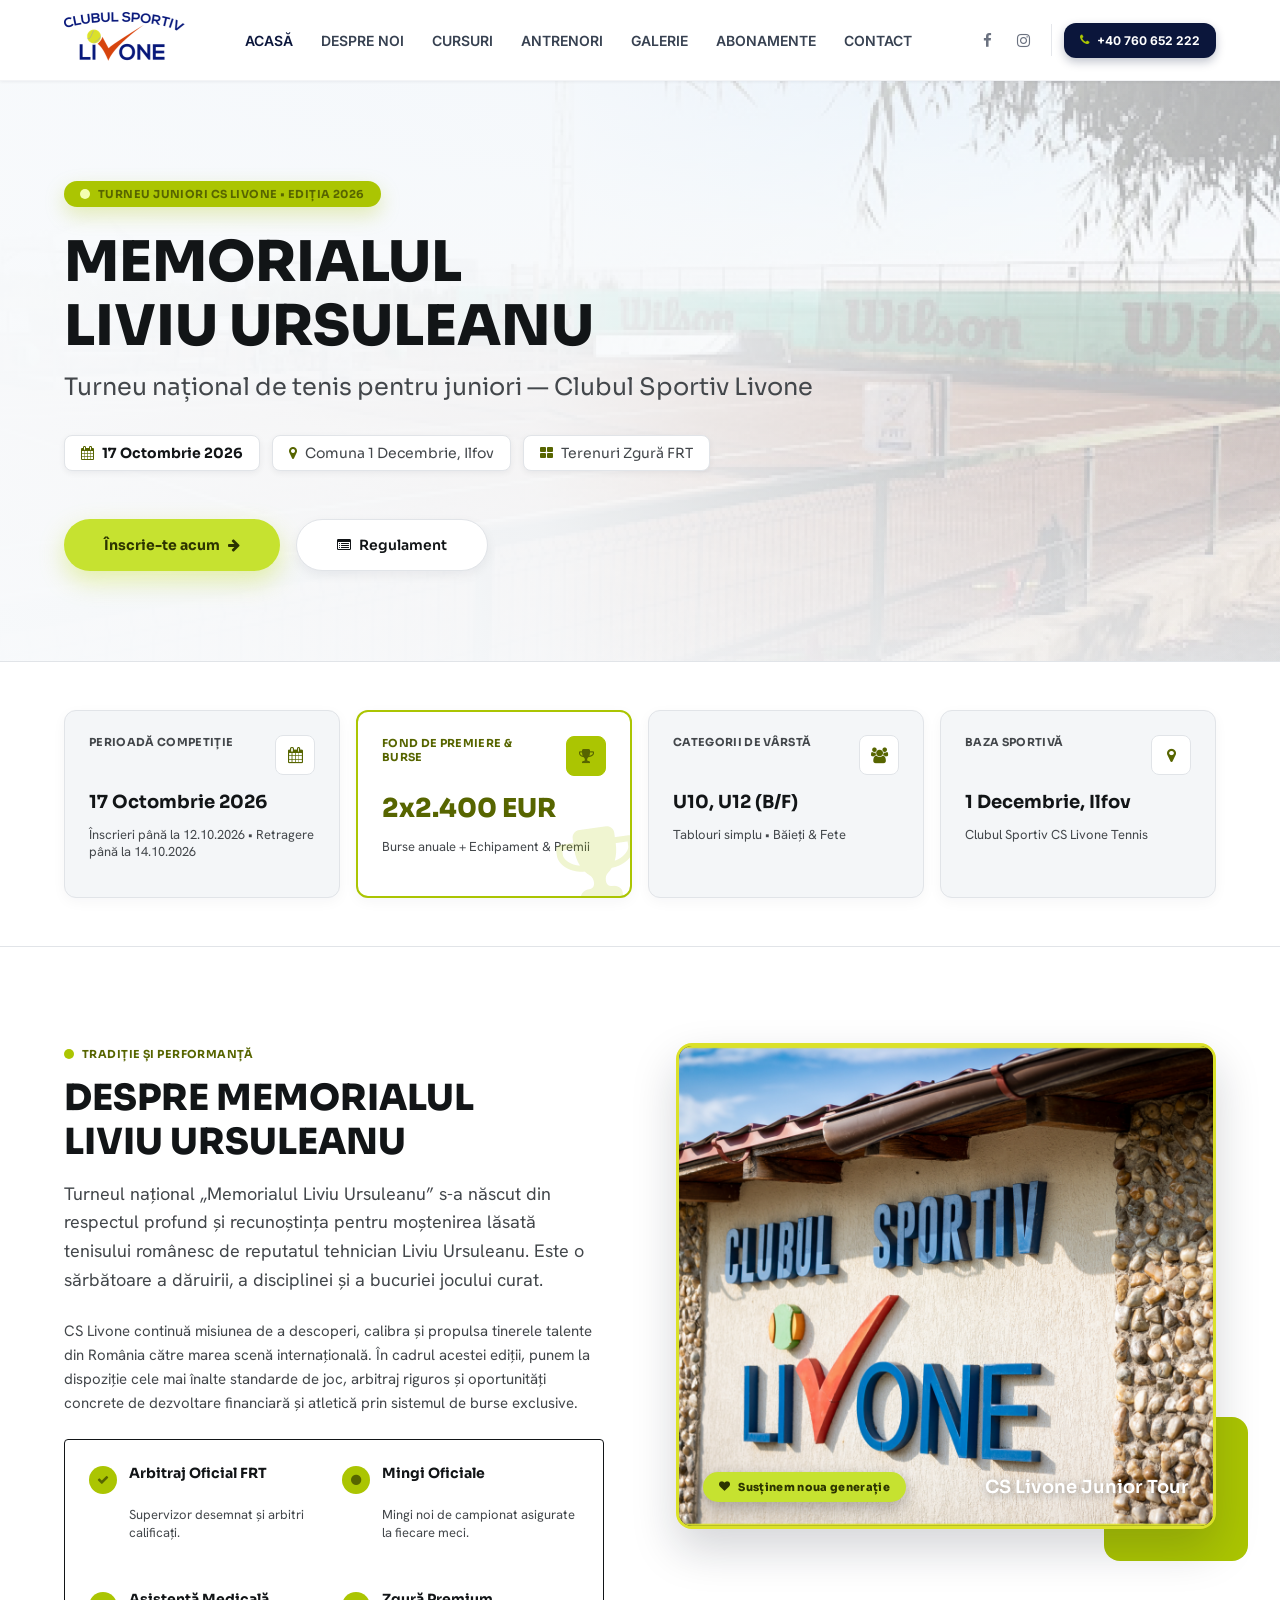
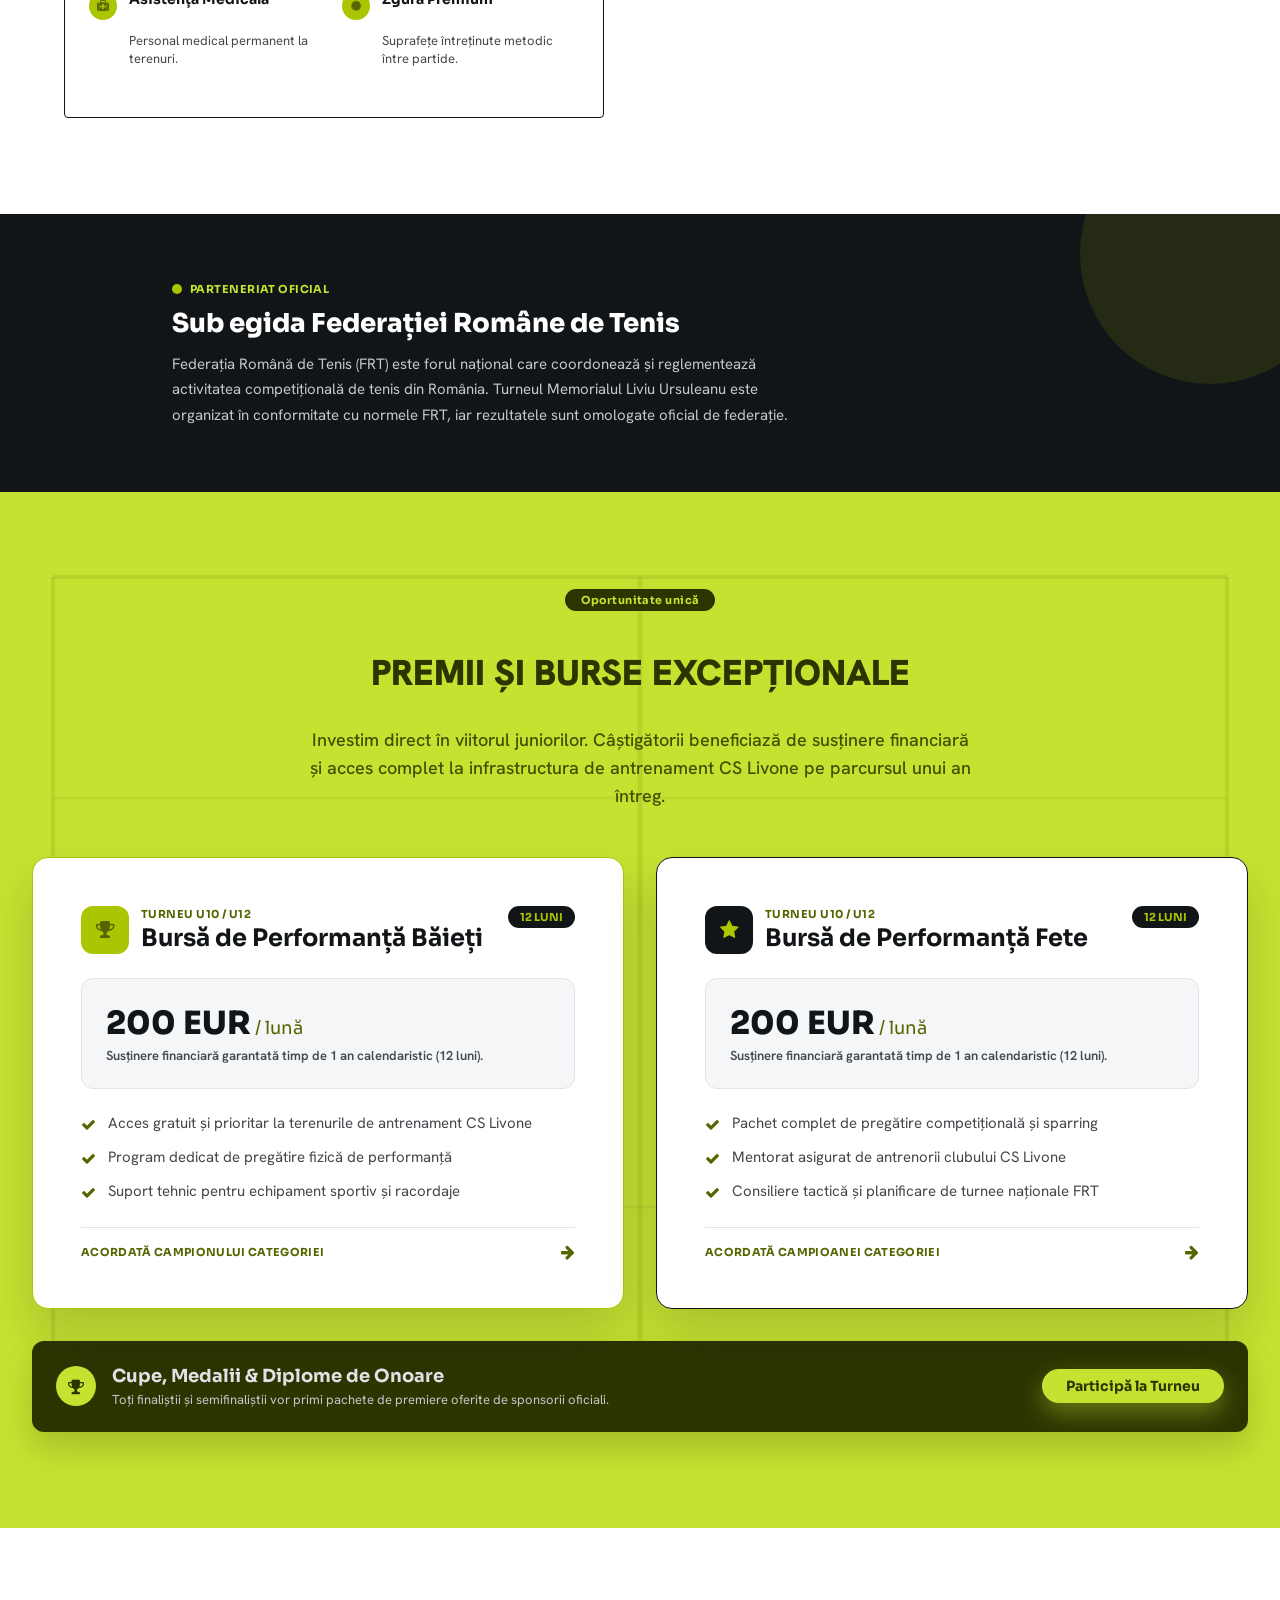
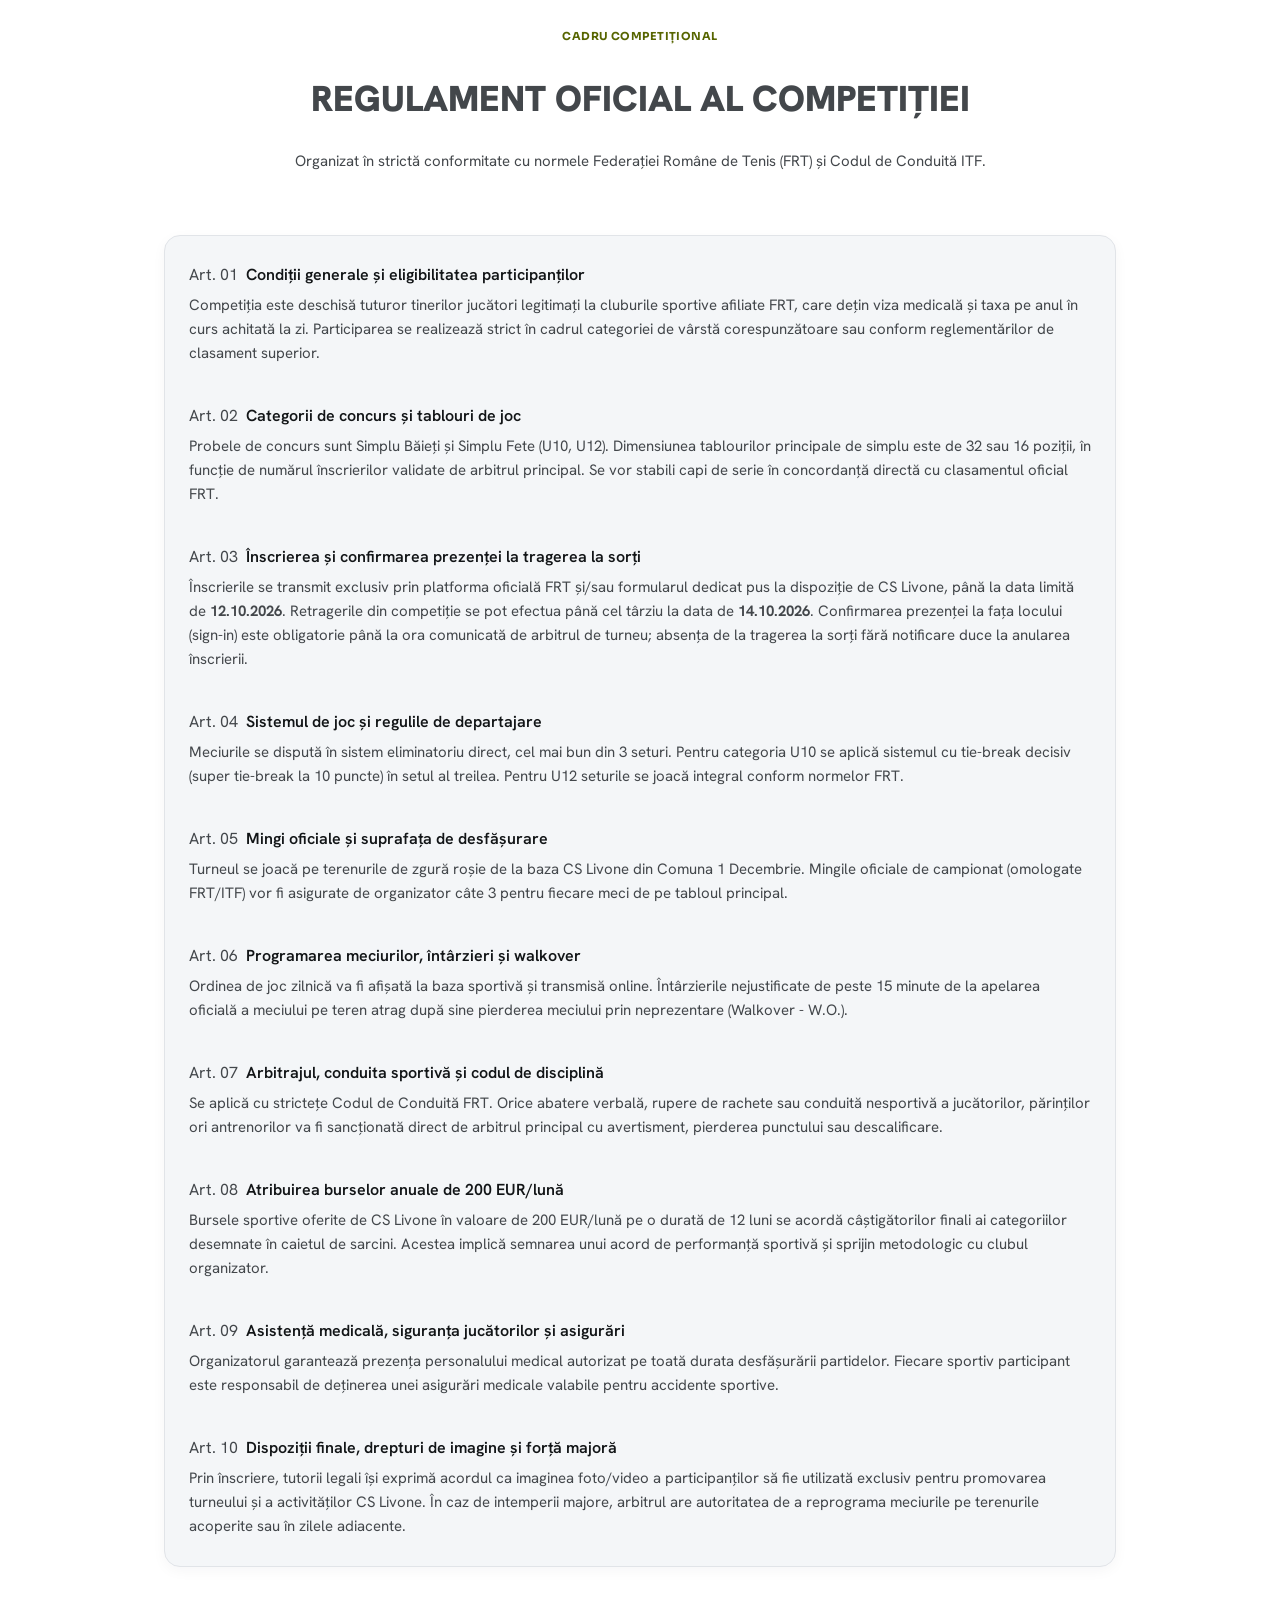
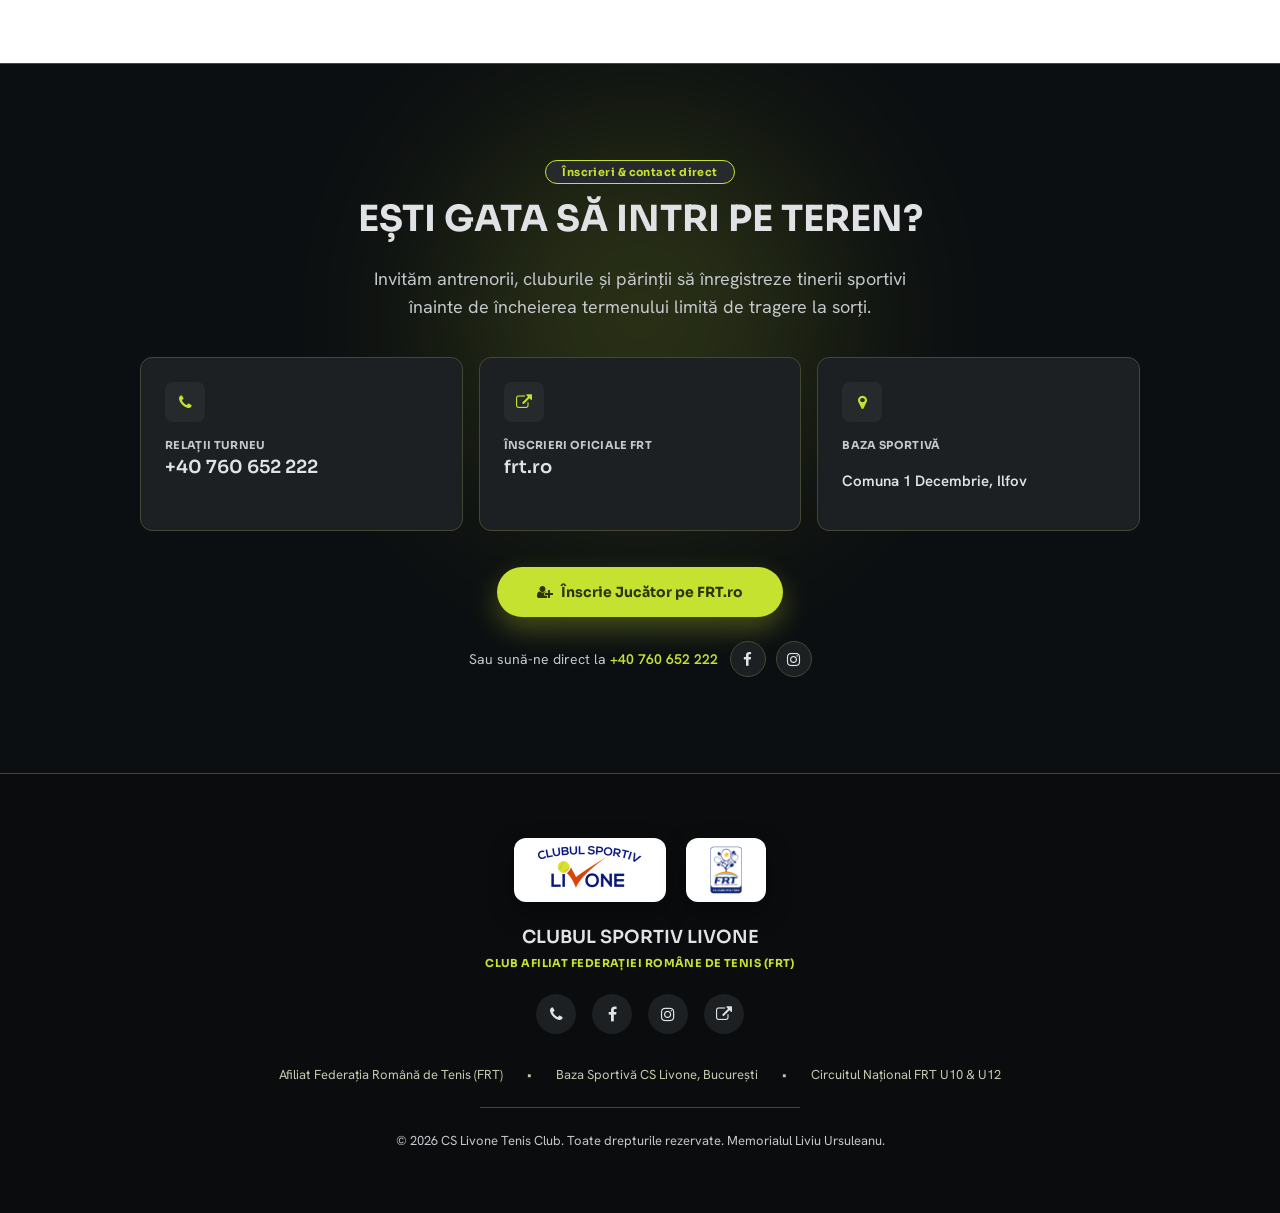
==== commit 72ad7928: "Add FRT logo to tournament footer and official partnership section Co-Authored-By: Claude Sonnet 5 <" ====
--- a/turneu-memorial-liviu-ursuleanu.html
+++ b/turneu-memorial-liviu-ursuleanu.html
@@ -176,6 +176,17 @@
             <span class="tnv-about__caption">CS Livone Junior Tour</span>
           </div>
         </div>
+      </div>
+    </div>
+  </section>
+
+  <!-- SUB EGIDA FRT -->
+  <section class="tnv-frt">
+    <div class="tnv-container tnv-container--narrow tnv-frt__inner">
+      <div class="tnv-frt__body">
+        <span class="tnv-eyebrow tnv-eyebrow--on-dark"><span class="tnv-eyebrow__dot"></span> Parteneriat oficial</span>
+        <h2 class="tnv-frt__title">Sub egida Federației Române de Tenis</h2>
+        <p class="tnv-frt__text">Federația Română de Tenis (FRT) este forul național care coordonează și reglementează activitatea competițională de tenis din România. Turneul Memorialul Liviu Ursuleanu este organizat în conformitate cu normele FRT, iar rezultatele sunt omologate oficial de federație.</p>
       </div>
     </div>
   </section>
@@ -407,8 +418,13 @@
 
   <!-- FOOTER -->
   <footer class="tnv-footer">
-    <div class="tnv-footer__logo">
-      <img src="images/turneu/logo-footer-card.png" alt="Clubul Sportiv Livone">
+    <div class="tnv-footer__logos">
+      <div class="tnv-footer__logo">
+        <img src="images/turneu/logo-footer-card.png" alt="Clubul Sportiv Livone">
+      </div>
+      <div class="tnv-footer__logo">
+        <img src="images/frt-logo.png" alt="Federația Română de Tenis (FRT)">
+      </div>
     </div>
     <h3>CLUBUL SPORTIV LIVONE</h3>
     <p class="tnv-footer__badge">Club afiliat Federației Române de Tenis (FRT)</p>
--- a/css/turneu.css
+++ b/css/turneu.css
@@ -35,11 +35,23 @@
   --font-nav: 'Inter', sans-serif;
 }
 
+html {
+  margin: 0;
+  padding: 0;
+}
+
+body {
+  margin: 0;
+  padding: 0;
+}
+
 .tnv-page {
   font-family: var(--font-body);
   color: var(--ink-700);
   background: var(--white);
   overflow-x: hidden;
+  width: 100%;
+  max-width: 100vw;
 }
 
 .tnv-page * {
@@ -52,9 +64,9 @@
 }
 
 .tnv-container {
-  max-width: 1232px;
+  max-width: 1216px;
   margin: 0 auto;
-  padding: 0 24px;
+  padding: 0 32px;
 }
 
 .tnv-container--narrow {
@@ -73,14 +85,18 @@
 }
 
 .tnv-header__inner {
-  max-width: 1232px;
+  max-width: 1216px;
   margin: 0 auto;
-  padding: 0 24px;
+  padding: 0 32px;
   display: flex;
   align-items: center;
   justify-content: space-between;
   height: 80px;
   gap: 24px;
+}
+
+.tnv-header__logo {
+  flex-shrink: 0;
 }
 
 .tnv-header__logo img {
@@ -153,6 +169,8 @@
   font-size: 12px;
   font-weight: 700;
   text-decoration: none;
+  white-space: nowrap;
+  flex-shrink: 0;
   box-shadow: 0 4px 10px rgba(11, 22, 59, 0.25);
 }
 
@@ -167,6 +185,8 @@
   font-size: 22px;
   color: var(--nav-active);
   cursor: pointer;
+  flex-shrink: 0;
+  padding: 0;
 }
 
 /* ---------------- Generic section helpers ---------------- */
@@ -234,9 +254,9 @@
 
 .tnv-hero__content {
   position: relative;
-  max-width: 1232px;
+  max-width: 1216px;
   margin: 0 auto;
-  padding: 100px 24px 90px;
+  padding: 100px 32px 90px;
 }
 
 .tnv-hero__inner {
@@ -605,6 +625,54 @@
   text-shadow: 0 2px 8px rgba(0, 0, 0, 0.4);
 }
 
+/* ---------------- Sub egida FRT ---------------- */
+
+.tnv-frt {
+  position: relative;
+  background: var(--ink-900);
+  padding: 64px 24px;
+  overflow: hidden;
+}
+
+.tnv-frt::before {
+  content: "";
+  position: absolute;
+  top: -90px;
+  right: -60px;
+  width: 260px;
+  height: 260px;
+  background: var(--lime-mid);
+  opacity: 0.12;
+  border-radius: 50%;
+}
+
+.tnv-frt__inner {
+  position: relative;
+  display: flex;
+  align-items: center;
+  gap: 40px;
+}
+
+.tnv-eyebrow--on-dark {
+  color: var(--lime-bright);
+}
+
+.tnv-frt__title {
+  font-family: var(--font-heading);
+  font-weight: 800;
+  font-size: 26px;
+  color: var(--white);
+  margin: 8px 0 12px;
+}
+
+.tnv-frt__text {
+  font-size: 15px;
+  line-height: 1.7;
+  color: var(--dark-muted);
+  margin: 0;
+  max-width: 640px;
+}
+
 /* ---------------- Premii & burse ---------------- */
 
 .tnv-prizes {
@@ -623,7 +691,7 @@
 
 .tnv-prizes__inner {
   position: relative;
-  max-width: 1232px;
+  max-width: 1216px;
   margin: 0 auto;
 }
 
@@ -1108,12 +1176,21 @@
   text-align: center;
 }
 
+.tnv-footer__logos {
+  display: flex;
+  align-items: center;
+  justify-content: center;
+  flex-wrap: wrap;
+  gap: 20px;
+  margin-bottom: 24px;
+}
+
 .tnv-footer__logo {
   display: inline-flex;
+  align-items: center;
   background: var(--white);
   border-radius: 12px;
   padding: 8px 24px;
-  margin-bottom: 24px;
   box-shadow: 0 10px 24px rgba(0, 0, 0, 0.35);
 }
 
@@ -1188,6 +1265,15 @@
 /* ---------------- Responsive ---------------- */
 
 @media (max-width: 992px) {
+  .tnv-header__inner {
+    padding: 0 16px;
+    gap: 12px;
+  }
+
+  .tnv-header__actions {
+    gap: 8px;
+  }
+
   .tnv-nav {
     position: absolute;
     top: 80px;
@@ -1197,7 +1283,7 @@
     flex-direction: column;
     align-items: flex-start;
     gap: 0;
-    padding: 8px 24px 16px;
+    padding: 8px 16px 16px;
     border-bottom: 1px solid var(--border-200);
     box-shadow: 0 12px 24px rgba(16, 24, 40, 0.08);
     display: none;
@@ -1239,6 +1325,16 @@
 }
 
 @media (max-width: 640px) {
+  .tnv-header__logo img {
+    height: 44px;
+  }
+
+  .tnv-phone-cta {
+    padding: 8px 12px;
+    font-size: 11px;
+    gap: 6px;
+  }
+
   .tnv-hero__content {
     padding: 64px 20px 56px;
   }
@@ -1261,6 +1357,20 @@
 
   .tnv-schol-card {
     padding: 28px;
+  }
+
+  .tnv-frt {
+    padding: 48px 20px;
+  }
+
+  .tnv-frt__inner {
+    flex-direction: column;
+    text-align: center;
+    gap: 20px;
+  }
+
+  .tnv-frt__text {
+    max-width: none;
   }
 
   .tnv-prizes-note {
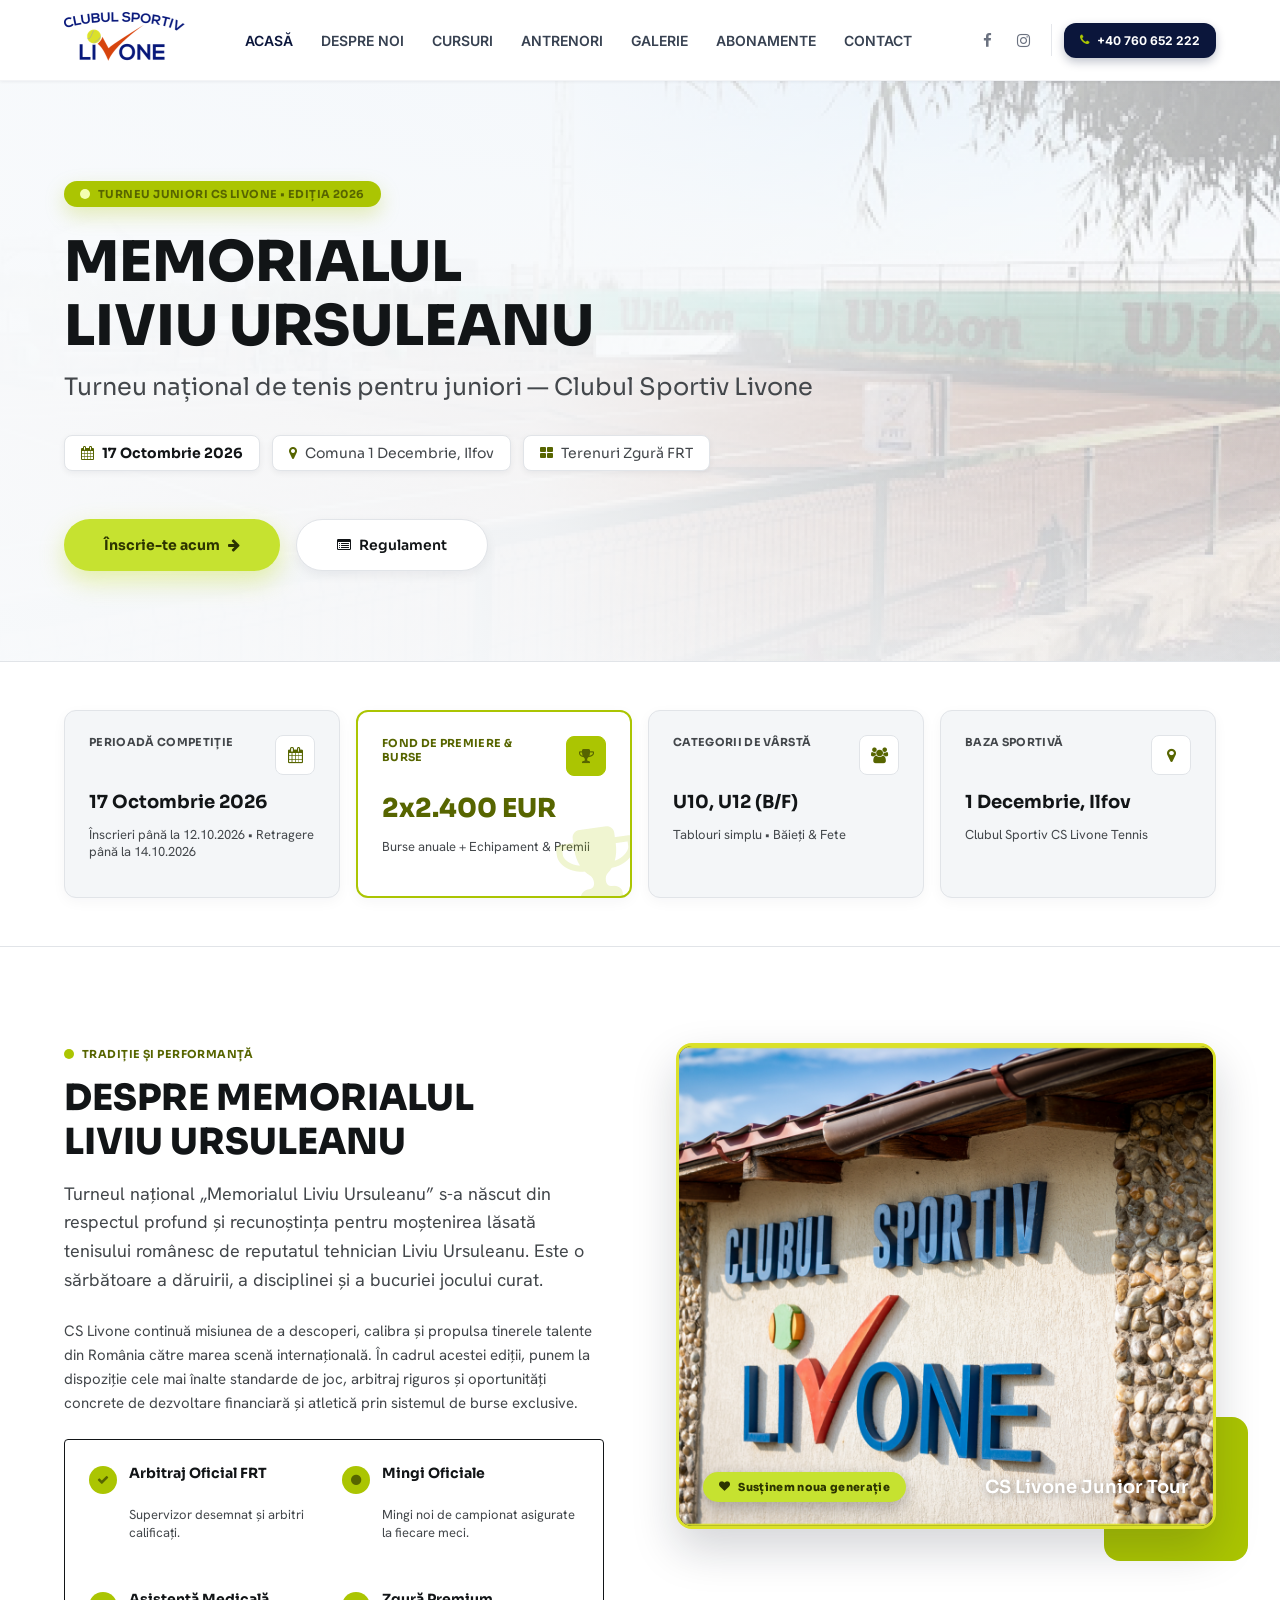
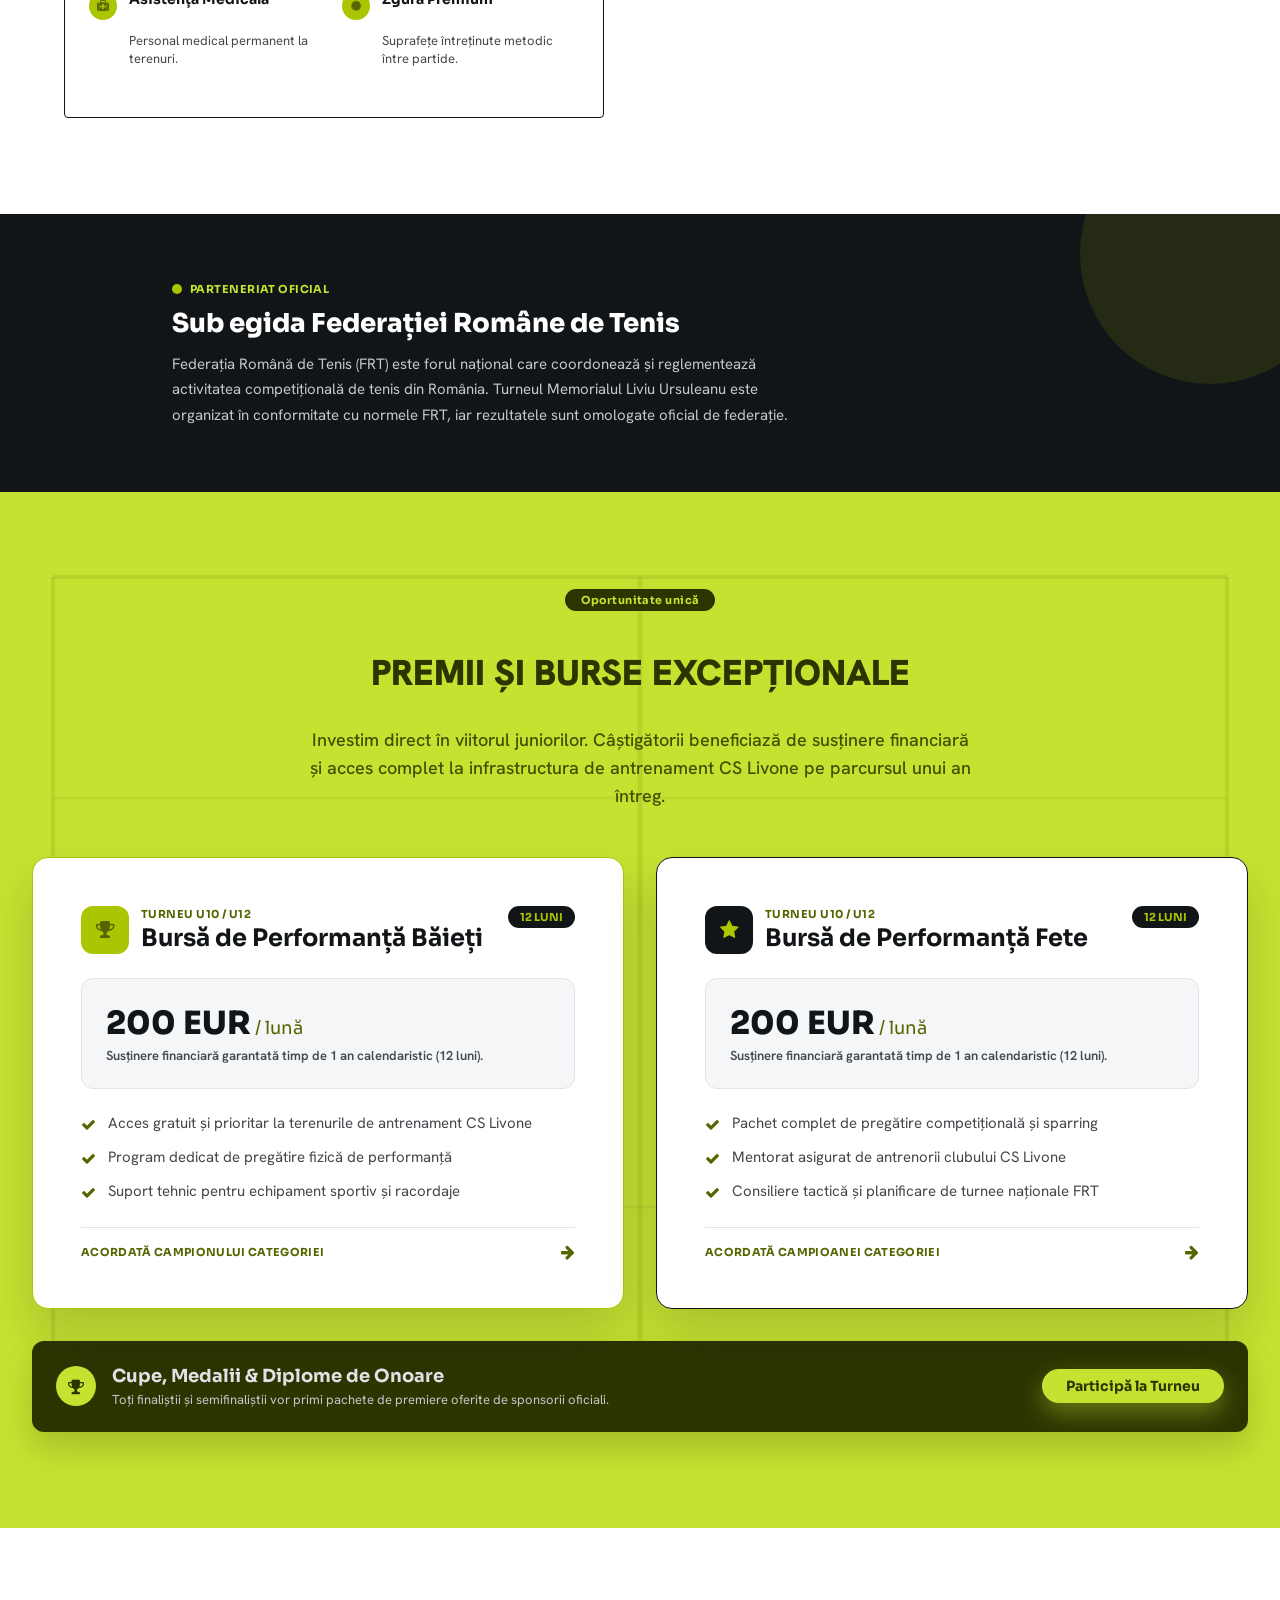
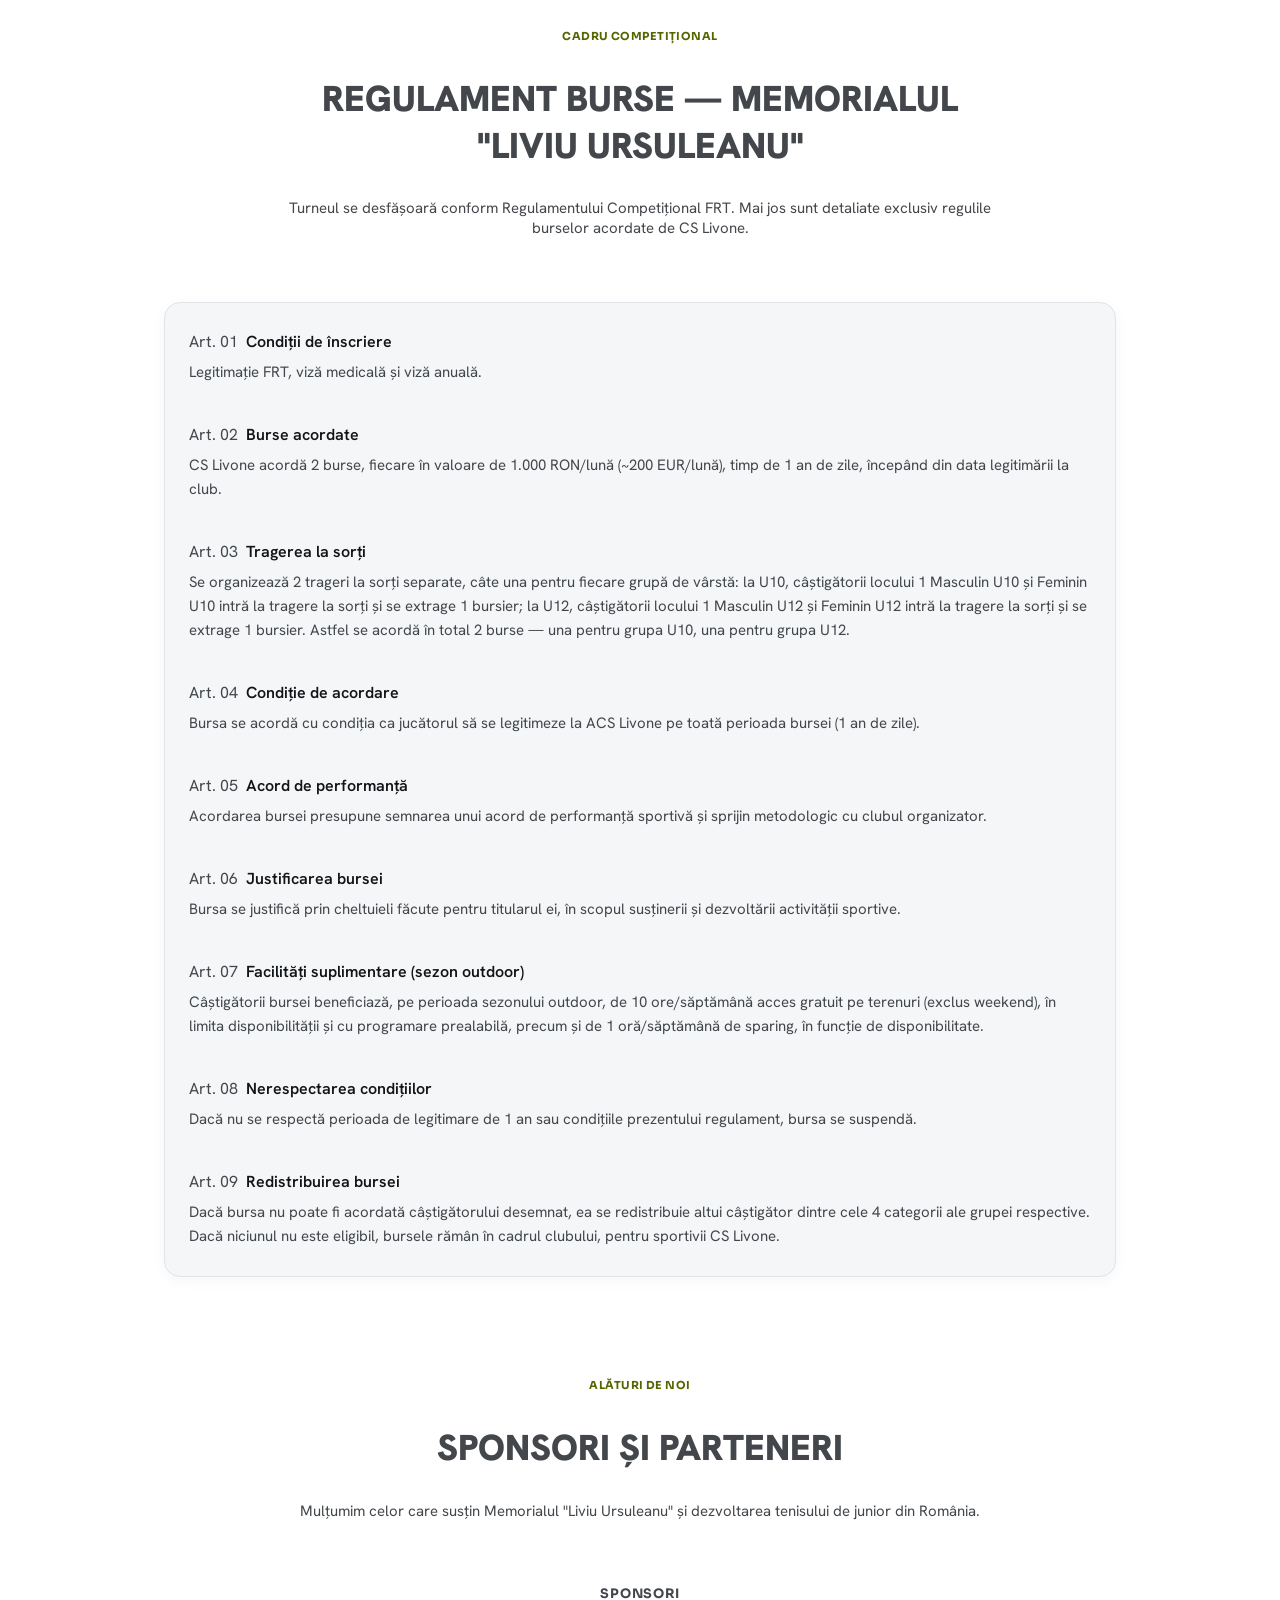
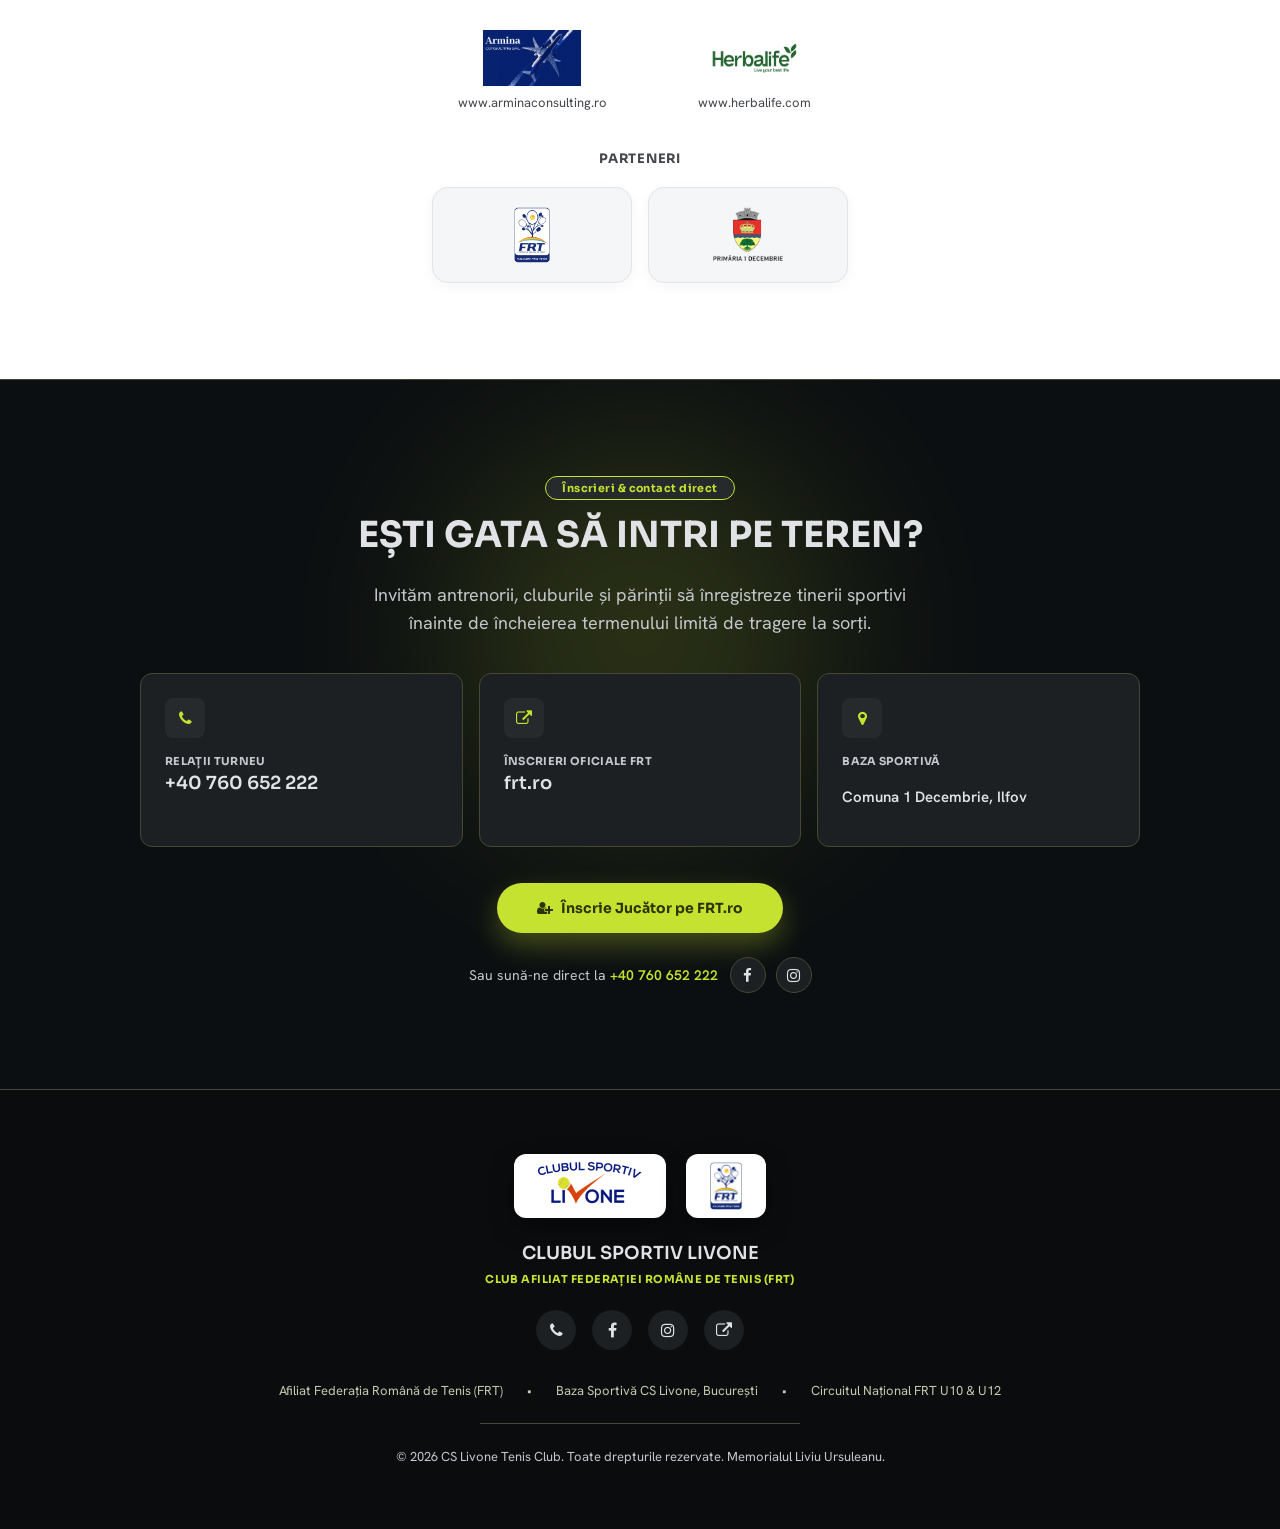
==== commit 2d5910ca: "Replace tournament rules with scholarship regulation, add sponsors/partners section Swap the general" ====
--- a/turneu-memorial-liviu-ursuleanu.html
+++ b/turneu-memorial-liviu-ursuleanu.html
@@ -6,6 +6,20 @@
   <title>Memorialul Liviu Ursuleanu — Turneu Juniori CS Livone 2026</title>
   <meta name="description" content="Memorialul Liviu Ursuleanu — turneu național de tenis pentru juniori organizat de Clubul Sportiv Livone. Regulament, premii, burse și înscrieri.">
   <meta name="author" content="CS Livone">
+  <link rel="canonical" href="https://www.cslivone.ro/turneu-memorial-liviu-ursuleanu.html">
+
+  <meta property="og:type" content="website">
+  <meta property="og:site_name" content="CS Livone">
+  <meta property="og:locale" content="ro_RO">
+  <meta property="og:title" content="Memorialul Liviu Ursuleanu — Turneu Juniori CS Livone 2026">
+  <meta property="og:description" content="Turneu național de tenis pentru juniori organizat de Clubul Sportiv Livone. Regulament, premii, burse și înscrieri.">
+  <meta property="og:url" content="https://www.cslivone.ro/turneu-memorial-liviu-ursuleanu.html">
+  <meta property="og:image" content="https://www.cslivone.ro/images/turneu/hero-bg.png">
+
+  <meta name="twitter:card" content="summary_large_image">
+  <meta name="twitter:title" content="Memorialul Liviu Ursuleanu — Turneu Juniori CS Livone 2026">
+  <meta name="twitter:description" content="Turneu național de tenis pentru juniori organizat de Clubul Sportiv Livone. Regulament, premii, burse și înscrieri.">
+  <meta name="twitter:image" content="https://www.cslivone.ro/images/turneu/hero-bg.png">
 
   <link rel="shortcut icon" href="images/favicon.ico">
   <link rel="apple-touch-icon" href="images/apple-touch-icon.png">
@@ -16,6 +30,36 @@
 
   <link rel="stylesheet" type="text/css" href="css/vendor/font-awesome.min.css">
   <link rel="stylesheet" type="text/css" href="css/turneu.css">
+
+  <script type="application/ld+json">
+  {
+    "@context": "https://schema.org",
+    "@type": "SportsEvent",
+    "name": "Memorialul Liviu Ursuleanu - Turneu Juniori CS Livone 2026",
+    "description": "Turneu național de tenis pentru juniori U10 și U12, organizat de Clubul Sportiv Livone în conformitate cu normele FRT.",
+    "startDate": "2026-10-17",
+    "endDate": "2026-10-17",
+    "eventStatus": "https://schema.org/EventScheduled",
+    "eventAttendanceMode": "https://schema.org/OfflineEventAttendanceMode",
+    "image": "https://www.cslivone.ro/images/turneu/hero-bg.png",
+    "url": "https://www.cslivone.ro/turneu-memorial-liviu-ursuleanu.html",
+    "location": {
+      "@type": "Place",
+      "name": "Baza Sportivă CS Livone",
+      "address": {
+        "@type": "PostalAddress",
+        "addressLocality": "Comuna 1 Decembrie",
+        "addressRegion": "Ilfov",
+        "addressCountry": "RO"
+      }
+    },
+    "organizer": {
+      "@type": "SportsOrganization",
+      "name": "Clubul Sportiv Livone",
+      "url": "https://www.cslivone.ro/"
+    }
+  }
+  </script>
 </head>
 <body class="tnv-page">
 
@@ -285,93 +329,122 @@
     </div>
   </section>
 
-  <!-- REGULAMENT OFICIAL -->
+  <!-- REGULAMENT BURSE -->
   <section class="tnv-rules" id="regulament">
     <div class="tnv-rules__header">
       <span class="tnv-eyebrow" style="justify-content:center;width:100%;">Cadru competițional</span>
-      <h2>REGULAMENT OFICIAL AL COMPETIȚIEI</h2>
-      <p>Organizat în strictă conformitate cu normele Federației Române de Tenis (FRT) și Codul de Conduită ITF.</p>
+      <h2>REGULAMENT BURSE — MEMORIALUL "LIVIU URSULEANU"</h2>
+      <p>Turneul se desfășoară conform Regulamentului Competițional FRT. Mai jos sunt detaliate exclusiv regulile burselor acordate de CS Livone.</p>
     </div>
 
     <div class="tnv-accordion">
       <div class="tnv-accordion-item">
         <div class="tnv-accordion-item__head">
           <span class="tnv-accordion-item__badge">Art. 01</span>
-          <span class="tnv-accordion-item__title">Condiții generale și eligibilitatea participanților</span>
-        </div>
-        <p class="tnv-accordion-item__body">Competiția este deschisă tuturor tinerilor jucători legitimați la cluburile sportive afiliate FRT, care dețin viza medicală și taxa pe anul în curs achitată la zi. Participarea se realizează strict în cadrul categoriei de vârstă corespunzătoare sau conform reglementărilor de clasament superior.</p>
+          <span class="tnv-accordion-item__title">Condiții de înscriere</span>
+        </div>
+        <p class="tnv-accordion-item__body">Legitimație FRT, viză medicală și viză anuală.</p>
       </div>
 
       <div class="tnv-accordion-item">
         <div class="tnv-accordion-item__head">
           <span class="tnv-accordion-item__badge">Art. 02</span>
-          <span class="tnv-accordion-item__title">Categorii de concurs și tablouri de joc</span>
-        </div>
-        <p class="tnv-accordion-item__body">Probele de concurs sunt Simplu Băieți și Simplu Fete (U10, U12). Dimensiunea tablourilor principale de simplu este de 32 sau 16 poziții, în funcție de numărul înscrierilor validate de arbitrul principal. Se vor stabili capi de serie în concordanță directă cu clasamentul oficial FRT.</p>
+          <span class="tnv-accordion-item__title">Burse acordate</span>
+        </div>
+        <p class="tnv-accordion-item__body">CS Livone acordă 2 burse, fiecare în valoare de 1.000 RON/lună (~200 EUR/lună), timp de 1 an de zile, începând din data legitimării la club.</p>
       </div>
 
       <div class="tnv-accordion-item">
         <div class="tnv-accordion-item__head">
           <span class="tnv-accordion-item__badge">Art. 03</span>
-          <span class="tnv-accordion-item__title">Înscrierea și confirmarea prezenței la tragerea la sorți</span>
-        </div>
-        <p class="tnv-accordion-item__body">Înscrierile se transmit exclusiv prin platforma oficială FRT și/sau formularul dedicat pus la dispoziție de CS Livone, până la data limită de <strong>12.10.2026</strong>. Retragerile din competiție se pot efectua până cel târziu la data de <strong>14.10.2026</strong>. Confirmarea prezenței la fața locului (sign-in) este obligatorie până la ora comunicată de arbitrul de turneu; absența de la tragerea la sorți fără notificare duce la anularea înscrierii.</p>
+          <span class="tnv-accordion-item__title">Tragerea la sorți</span>
+        </div>
+        <p class="tnv-accordion-item__body">Se organizează 2 trageri la sorți separate, câte una pentru fiecare grupă de vârstă: la U10, câștigătorii locului 1 Masculin U10 și Feminin U10 intră la tragere la sorți și se extrage 1 bursier; la U12, câștigătorii locului 1 Masculin U12 și Feminin U12 intră la tragere la sorți și se extrage 1 bursier. Astfel se acordă în total 2 burse — una pentru grupa U10, una pentru grupa U12.</p>
       </div>
 
       <div class="tnv-accordion-item">
         <div class="tnv-accordion-item__head">
           <span class="tnv-accordion-item__badge">Art. 04</span>
-          <span class="tnv-accordion-item__title">Sistemul de joc și regulile de departajare</span>
-        </div>
-        <p class="tnv-accordion-item__body">Meciurile se dispută în sistem eliminatoriu direct, cel mai bun din 3 seturi. Pentru categoria U10 se aplică sistemul cu tie-break decisiv (super tie-break la 10 puncte) în setul al treilea. Pentru U12 seturile se joacă integral conform normelor FRT.</p>
+          <span class="tnv-accordion-item__title">Condiție de acordare</span>
+        </div>
+        <p class="tnv-accordion-item__body">Bursa se acordă cu condiția ca jucătorul să se legitimeze la ACS Livone pe toată perioada bursei (1 an de zile).</p>
       </div>
 
       <div class="tnv-accordion-item">
         <div class="tnv-accordion-item__head">
           <span class="tnv-accordion-item__badge">Art. 05</span>
-          <span class="tnv-accordion-item__title">Mingi oficiale și suprafața de desfășurare</span>
-        </div>
-        <p class="tnv-accordion-item__body">Turneul se joacă pe terenurile de zgură roșie de la baza CS Livone din Comuna 1 Decembrie. Mingile oficiale de campionat (omologate FRT/ITF) vor fi asigurate de organizator câte 3 pentru fiecare meci de pe tabloul principal.</p>
+          <span class="tnv-accordion-item__title">Acord de performanță</span>
+        </div>
+        <p class="tnv-accordion-item__body">Acordarea bursei presupune semnarea unui acord de performanță sportivă și sprijin metodologic cu clubul organizator.</p>
       </div>
 
       <div class="tnv-accordion-item">
         <div class="tnv-accordion-item__head">
           <span class="tnv-accordion-item__badge">Art. 06</span>
-          <span class="tnv-accordion-item__title">Programarea meciurilor, întârzieri și walkover</span>
-        </div>
-        <p class="tnv-accordion-item__body">Ordinea de joc zilnică va fi afișată la baza sportivă și transmisă online. Întârzierile nejustificate de peste 15 minute de la apelarea oficială a meciului pe teren atrag după sine pierderea meciului prin neprezentare (Walkover - W.O.).</p>
+          <span class="tnv-accordion-item__title">Justificarea bursei</span>
+        </div>
+        <p class="tnv-accordion-item__body">Bursa se justifică prin cheltuieli făcute pentru titularul ei, în scopul susținerii și dezvoltării activității sportive.</p>
       </div>
 
       <div class="tnv-accordion-item">
         <div class="tnv-accordion-item__head">
           <span class="tnv-accordion-item__badge">Art. 07</span>
-          <span class="tnv-accordion-item__title">Arbitrajul, conduita sportivă și codul de disciplină</span>
-        </div>
-        <p class="tnv-accordion-item__body">Se aplică cu strictețe Codul de Conduită FRT. Orice abatere verbală, rupere de rachete sau conduită nesportivă a jucătorilor, părinților ori antrenorilor va fi sancționată direct de arbitrul principal cu avertisment, pierderea punctului sau descalificare.</p>
+          <span class="tnv-accordion-item__title">Facilități suplimentare (sezon outdoor)</span>
+        </div>
+        <p class="tnv-accordion-item__body">Câștigătorii bursei beneficiază, pe perioada sezonului outdoor, de 10 ore/săptămână acces gratuit pe terenuri (exclus weekend), în limita disponibilității și cu programare prealabilă, precum și de 1 oră/săptămână de sparing, în funcție de disponibilitate.</p>
       </div>
 
       <div class="tnv-accordion-item">
         <div class="tnv-accordion-item__head">
           <span class="tnv-accordion-item__badge">Art. 08</span>
-          <span class="tnv-accordion-item__title">Atribuirea burselor anuale de 200 EUR/lună</span>
-        </div>
-        <p class="tnv-accordion-item__body">Bursele sportive oferite de CS Livone în valoare de 200 EUR/lună pe o durată de 12 luni se acordă câștigătorilor finali ai categoriilor desemnate în caietul de sarcini. Acestea implică semnarea unui acord de performanță sportivă și sprijin metodologic cu clubul organizator.</p>
+          <span class="tnv-accordion-item__title">Nerespectarea condițiilor</span>
+        </div>
+        <p class="tnv-accordion-item__body">Dacă nu se respectă perioada de legitimare de 1 an sau condițiile prezentului regulament, bursa se suspendă.</p>
       </div>
 
       <div class="tnv-accordion-item">
         <div class="tnv-accordion-item__head">
           <span class="tnv-accordion-item__badge">Art. 09</span>
-          <span class="tnv-accordion-item__title">Asistență medicală, siguranța jucătorilor și asigurări</span>
-        </div>
-        <p class="tnv-accordion-item__body">Organizatorul garantează prezența personalului medical autorizat pe toată durata desfășurării partidelor. Fiecare sportiv participant este responsabil de deținerea unei asigurări medicale valabile pentru accidente sportive.</p>
-      </div>
-
-      <div class="tnv-accordion-item">
-        <div class="tnv-accordion-item__head">
-          <span class="tnv-accordion-item__badge">Art. 10</span>
-          <span class="tnv-accordion-item__title">Dispoziții finale, drepturi de imagine și forță majoră</span>
-        </div>
-        <p class="tnv-accordion-item__body">Prin înscriere, tutorii legali își exprimă acordul ca imaginea foto/video a participanților să fie utilizată exclusiv pentru promovarea turneului și a activităților CS Livone. În caz de intemperii majore, arbitrul are autoritatea de a reprograma meciurile pe terenurile acoperite sau în zilele adiacente.</p>
+          <span class="tnv-accordion-item__title">Redistribuirea bursei</span>
+        </div>
+        <p class="tnv-accordion-item__body">Dacă bursa nu poate fi acordată câștigătorului desemnat, ea se redistribuie altui câștigător dintre cele 4 categorii ale grupei respective. Dacă niciunul nu este eligibil, bursele rămân în cadrul clubului, pentru sportivii CS Livone.</p>
+      </div>
+    </div>
+  </section>
+
+  <!-- SPONSORI SI PARTENERI -->
+  <section class="tnv-partners" id="parteneri">
+    <div class="tnv-partners__inner">
+      <div class="tnv-rules__header">
+        <span class="tnv-eyebrow" style="justify-content:center;width:100%;">Alături de noi</span>
+        <h2>SPONSORI ȘI PARTENERI</h2>
+        <p>Mulțumim celor care susțin Memorialul "Liviu Ursuleanu" și dezvoltarea tenisului de junior din România.</p>
+      </div>
+
+      <div class="tnv-partners__group">
+        <h3 class="tnv-partners__group-title">Sponsori</h3>
+        <div class="tnv-partners__grid">
+          <a class="tnv-partner-card tnv-partner-card--plain" href="https://www.arminaconsulting.ro/" target="_blank" rel="noopener noreferrer">
+            <img src="images/armina-logo.jpg" alt="Armina Consulting">
+            <span class="tnv-partner-card__url">www.arminaconsulting.ro</span>
+          </a>
+          <a class="tnv-partner-card tnv-partner-card--plain" href="https://www.herbalife.com/ro-ro" target="_blank" rel="noopener noreferrer">
+            <img src="images/herbalife-logo.jpg" alt="Herbalife">
+            <span class="tnv-partner-card__url">www.herbalife.com</span>
+          </a>
+        </div>
+      </div>
+
+      <div class="tnv-partners__group">
+        <h3 class="tnv-partners__group-title">Parteneri</h3>
+        <div class="tnv-partners__grid">
+          <div class="tnv-partner-card">
+            <img src="images/frt-logo.png" alt="Federația Română de Tenis (FRT)">
+          </div>
+          <div class="tnv-partner-card">
+            <img src="images/cursuri-tenis-primaria1decembrie.png" alt="Primăria Comunei 1 Decembrie">
+          </div>
+        </div>
       </div>
     </div>
   </section>
--- a/css/turneu.css
+++ b/css/turneu.css
@@ -1002,6 +1002,83 @@
   font-size: 15px;
   line-height: 1.6;
   color: var(--ink-700);
+}
+
+/* ---------------- Sponsori si parteneri ---------------- */
+
+.tnv-partners {
+  padding: 0 24px 96px;
+  background: var(--white);
+}
+
+.tnv-partners__inner {
+  max-width: 952px;
+  margin: 0 auto;
+}
+
+.tnv-partners__group {
+  margin-bottom: 32px;
+}
+
+.tnv-partners__group:last-child {
+  margin-bottom: 0;
+}
+
+.tnv-partners__group-title {
+  font-family: var(--font-heading);
+  font-weight: 700;
+  font-size: 13px;
+  letter-spacing: 0.06em;
+  text-transform: uppercase;
+  color: var(--ink-700);
+  text-align: center;
+  margin: 0 0 20px;
+}
+
+.tnv-partners__grid {
+  display: flex;
+  flex-wrap: wrap;
+  justify-content: center;
+  gap: 16px;
+}
+
+.tnv-partner-card {
+  display: flex;
+  flex-direction: column;
+  align-items: center;
+  justify-content: center;
+  gap: 8px;
+  min-width: 200px;
+  height: 96px;
+  padding: 16px 32px;
+  background: var(--surface-100);
+  border: 1px solid var(--border-200);
+  border-radius: 16px;
+  box-shadow: 0 4px 14px rgba(16, 24, 40, 0.04);
+  text-decoration: none;
+}
+
+.tnv-partner-card img {
+  max-width: 100%;
+  max-height: 56px;
+  object-fit: contain;
+}
+
+.tnv-partner-card--plain {
+  background: none;
+  border: none;
+  box-shadow: none;
+}
+
+.tnv-partner-card__url {
+  font-family: var(--font-body);
+  font-size: 13px;
+  color: var(--ink-700);
+  transition: color 0.2s ease;
+}
+
+.tnv-partner-card--plain:hover .tnv-partner-card__url {
+  color: var(--lime-mid);
 }
 
 /* ---------------- Contact / Inscriere ---------------- */
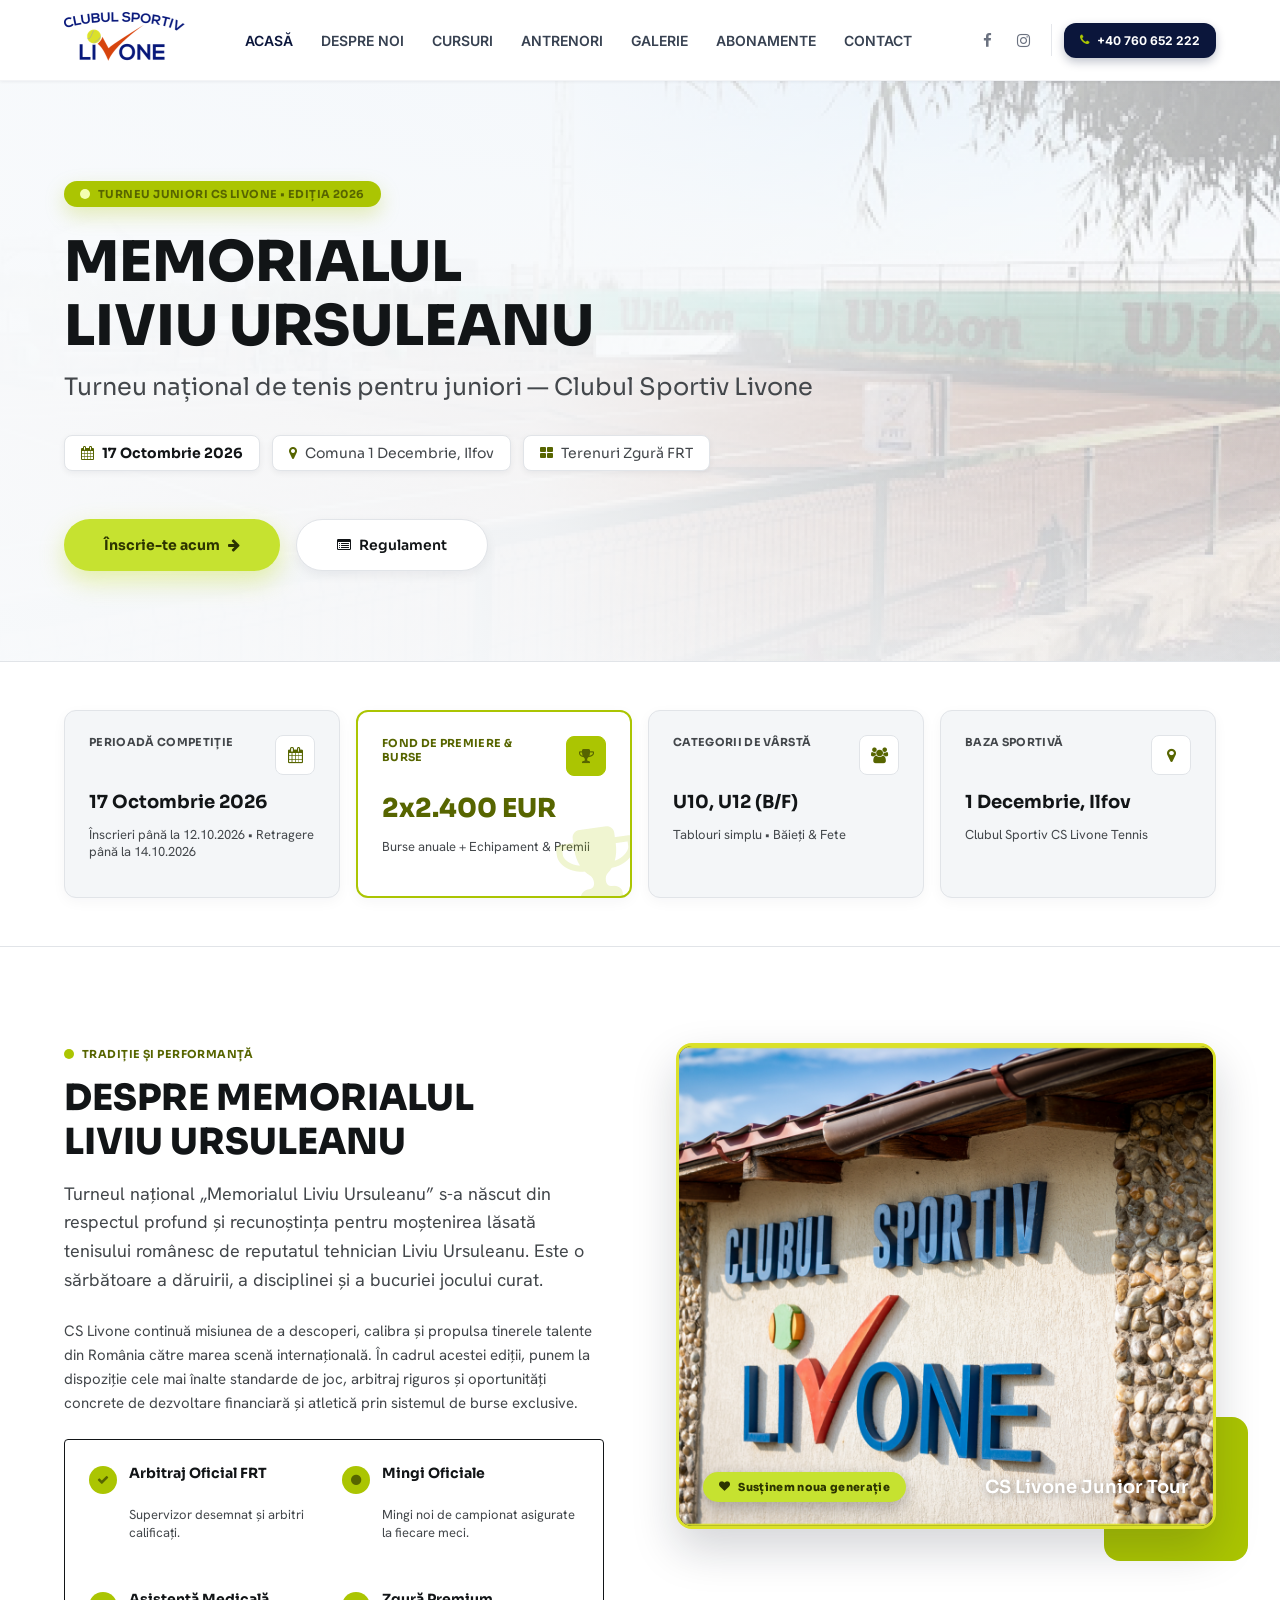
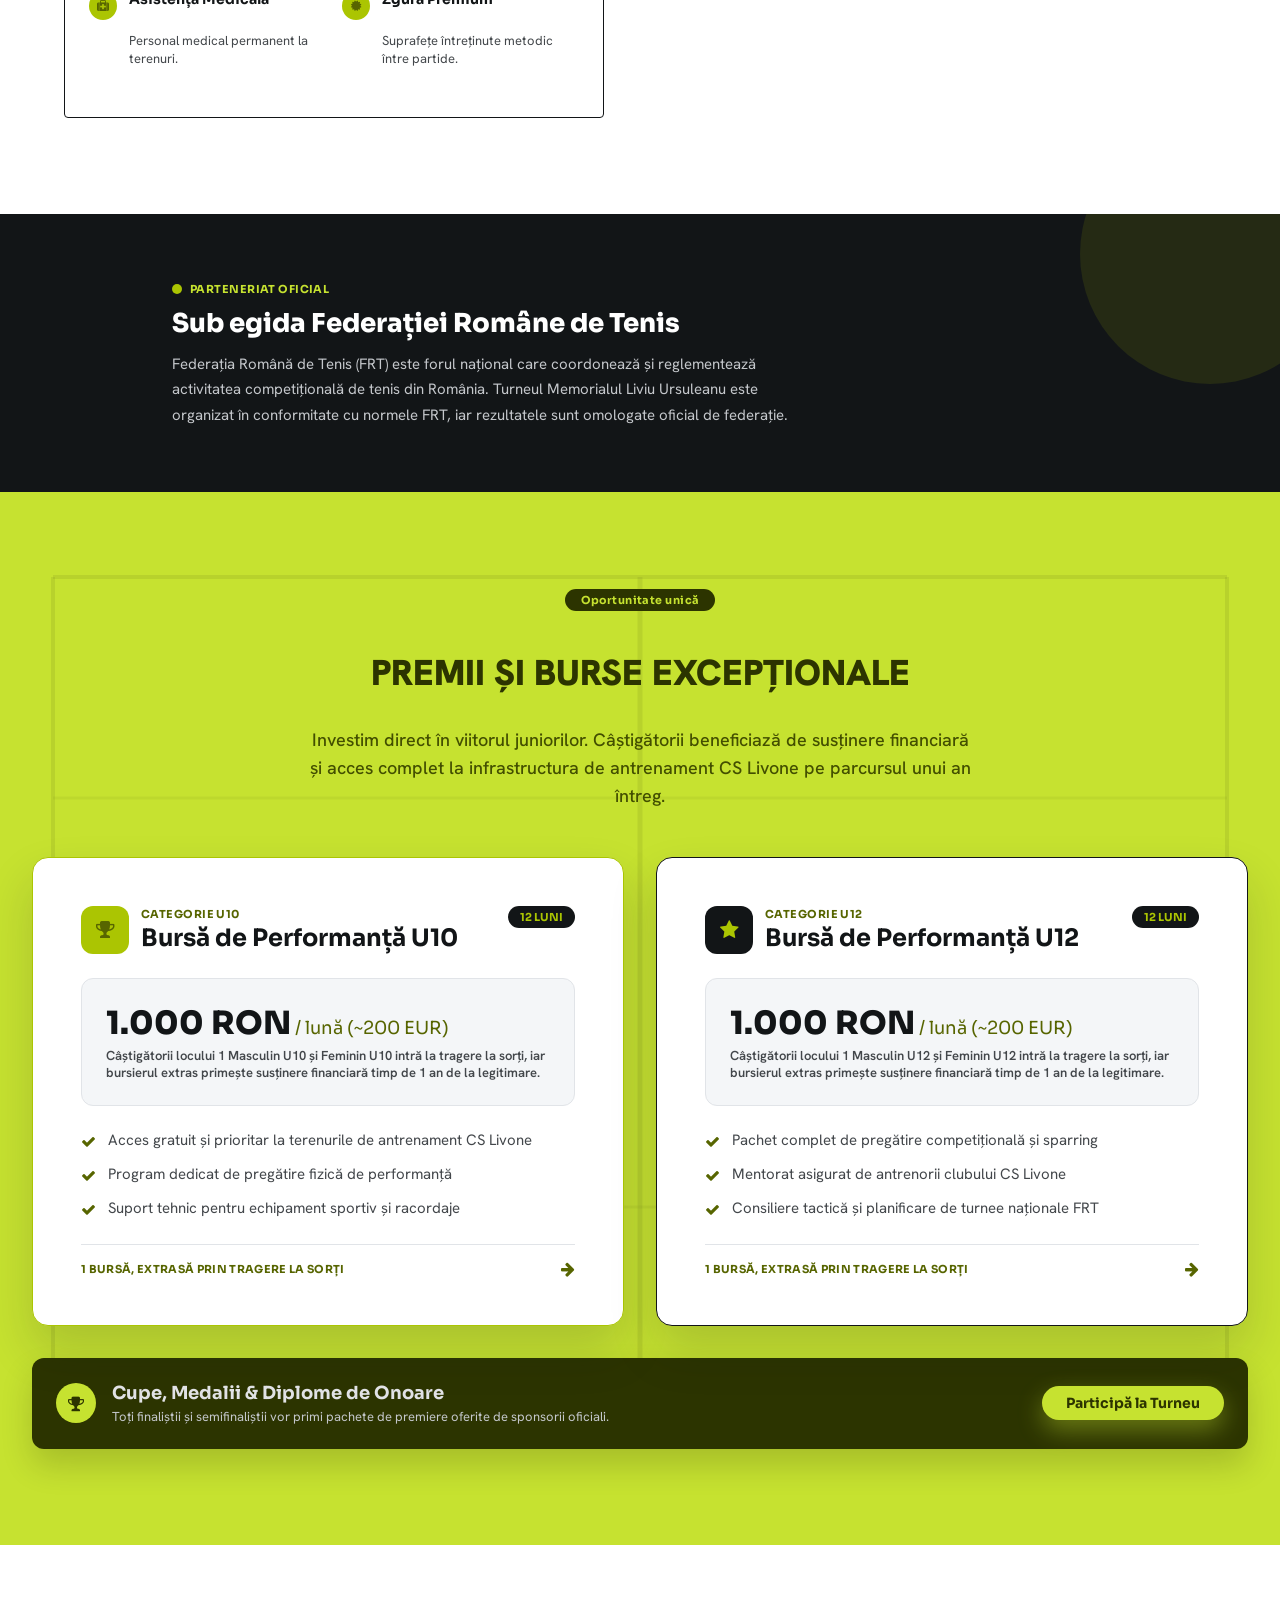
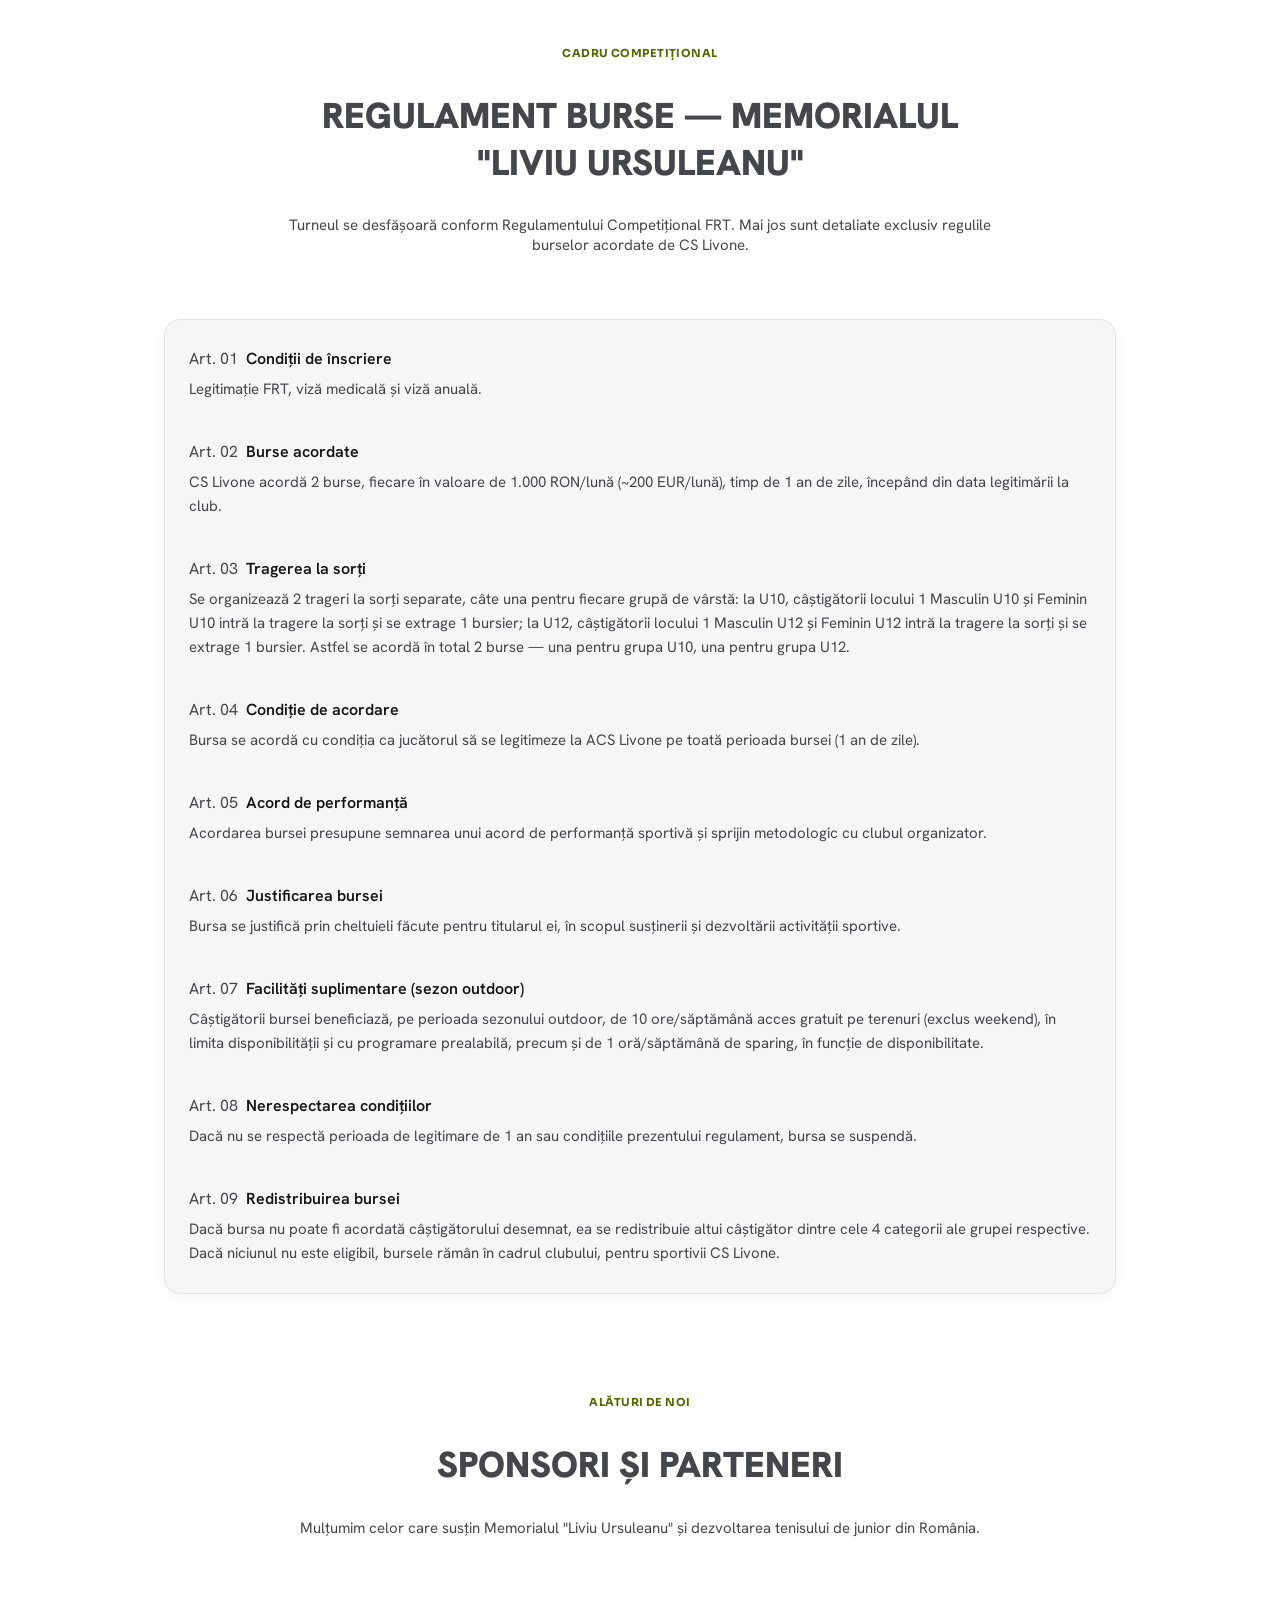
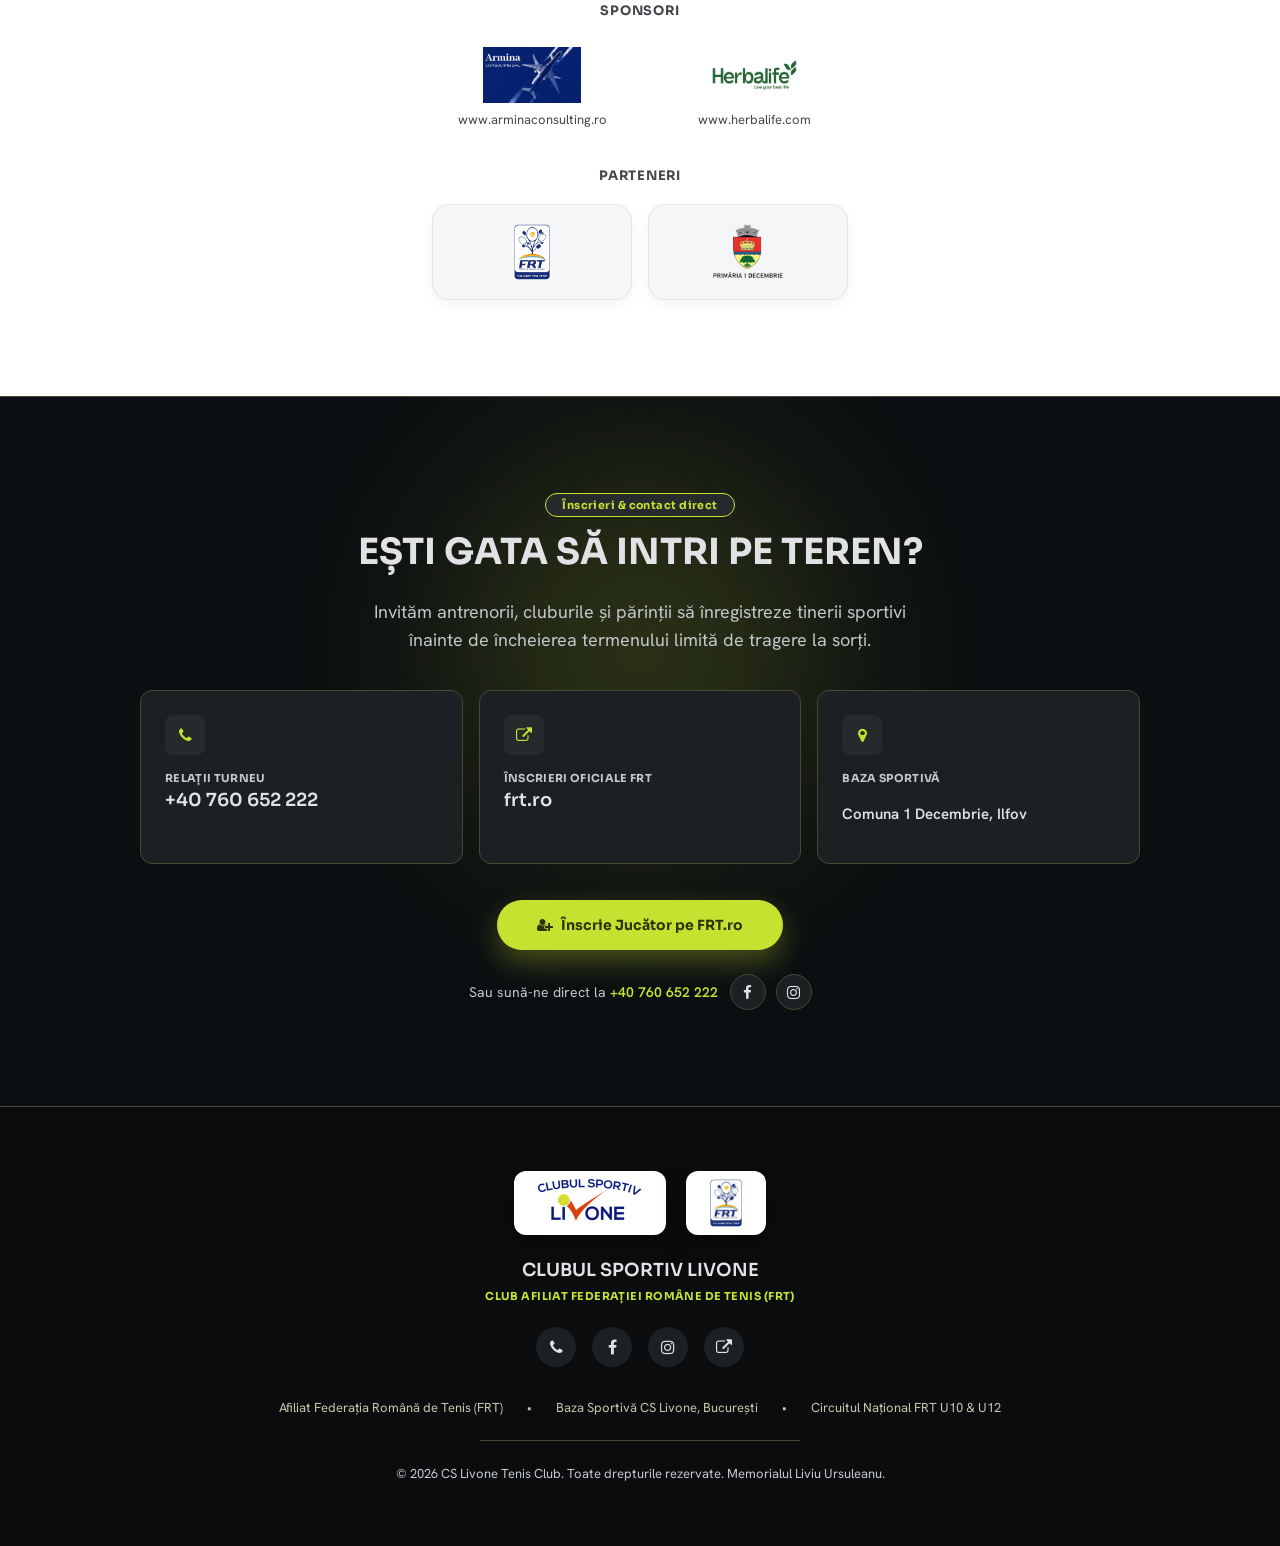
==== commit 129b31c0: "Align scholarship cards with Art. 03 draw rules (U10/U12, 1.000 RON) The prizes section previously s" ====
--- a/turneu-memorial-liviu-ursuleanu.html
+++ b/turneu-memorial-liviu-ursuleanu.html
@@ -260,17 +260,17 @@
             <div class="tnv-schol-card__id">
               <span class="tnv-schol-card__icon"><i class="fa fa-trophy"></i></span>
               <div>
-                <p class="tnv-schol-card__eyebrow">Turneu U10 / U12</p>
-                <h3 class="tnv-schol-card__title">Bursă de Performanță Băieți</h3>
+                <p class="tnv-schol-card__eyebrow">Categorie U10</p>
+                <h3 class="tnv-schol-card__title">Bursă de Performanță U10</h3>
               </div>
             </div>
             <span class="tnv-schol-card__duration">12 LUNI</span>
           </div>
 
           <div class="tnv-schol-card__value">
-            <span class="tnv-schol-card__amount">200 EUR</span>
-            <span class="tnv-schol-card__period">/ lună</span>
-            <p>Susținere financiară garantată timp de 1 an calendaristic (12 luni).</p>
+            <span class="tnv-schol-card__amount">1.000 RON</span>
+            <span class="tnv-schol-card__period">/ lună (~200 EUR)</span>
+            <p>Câștigătorii locului 1 Masculin U10 și Feminin U10 intră la tragere la sorți, iar bursierul extras primește susținere financiară timp de 1 an de la legitimare.</p>
           </div>
 
           <ul class="tnv-schol-card__list">
@@ -280,7 +280,7 @@
           </ul>
 
           <div class="tnv-schol-card__footer">
-            <span>Acordată campionului categoriei</span>
+            <span>1 bursă, extrasă prin tragere la sorți</span>
             <i class="fa fa-arrow-right"></i>
           </div>
         </div>
@@ -290,17 +290,17 @@
             <div class="tnv-schol-card__id">
               <span class="tnv-schol-card__icon"><i class="fa fa-star"></i></span>
               <div>
-                <p class="tnv-schol-card__eyebrow">Turneu U10 / U12</p>
-                <h3 class="tnv-schol-card__title">Bursă de Performanță Fete</h3>
+                <p class="tnv-schol-card__eyebrow">Categorie U12</p>
+                <h3 class="tnv-schol-card__title">Bursă de Performanță U12</h3>
               </div>
             </div>
             <span class="tnv-schol-card__duration">12 LUNI</span>
           </div>
 
           <div class="tnv-schol-card__value">
-            <span class="tnv-schol-card__amount">200 EUR</span>
-            <span class="tnv-schol-card__period">/ lună</span>
-            <p>Susținere financiară garantată timp de 1 an calendaristic (12 luni).</p>
+            <span class="tnv-schol-card__amount">1.000 RON</span>
+            <span class="tnv-schol-card__period">/ lună (~200 EUR)</span>
+            <p>Câștigătorii locului 1 Masculin U12 și Feminin U12 intră la tragere la sorți, iar bursierul extras primește susținere financiară timp de 1 an de la legitimare.</p>
           </div>
 
           <ul class="tnv-schol-card__list">
@@ -310,7 +310,7 @@
           </ul>
 
           <div class="tnv-schol-card__footer">
-            <span>Acordată campioanei categoriei</span>
+            <span>1 bursă, extrasă prin tragere la sorți</span>
             <i class="fa fa-arrow-right"></i>
           </div>
         </div>
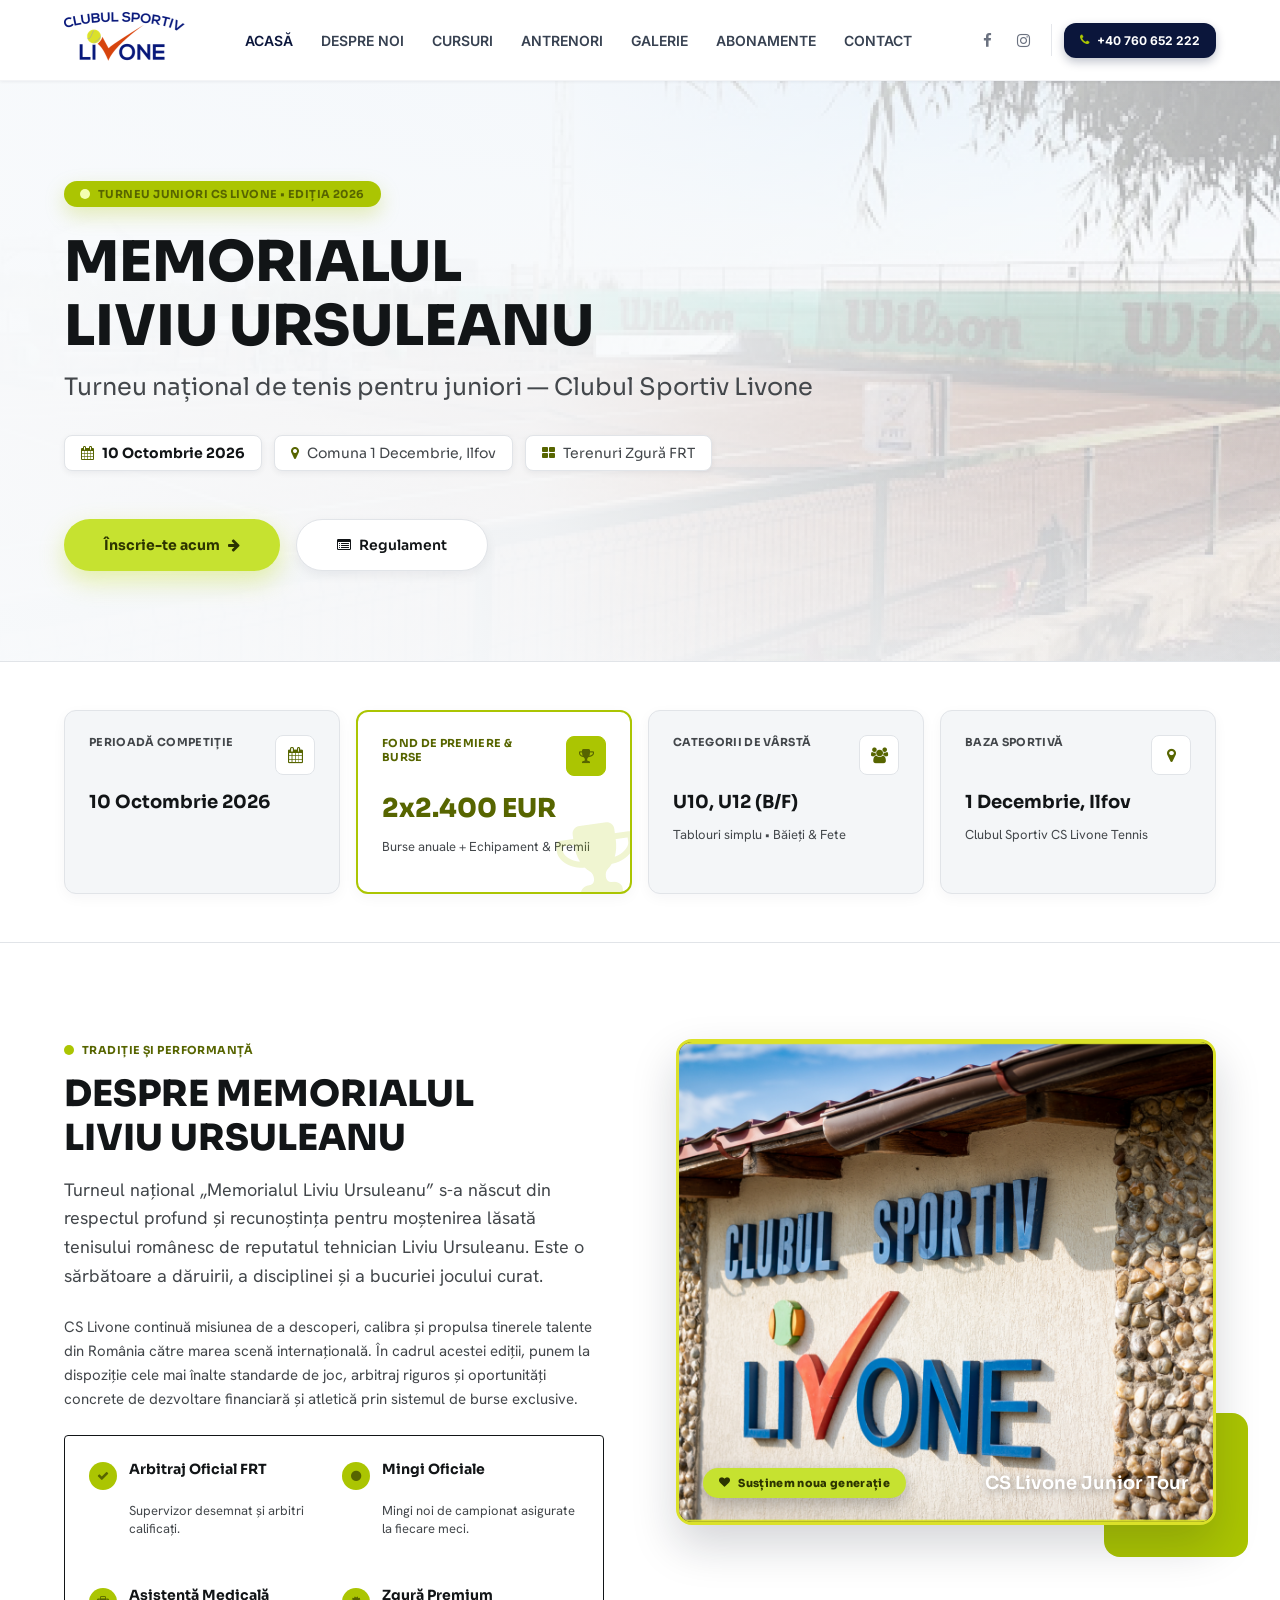
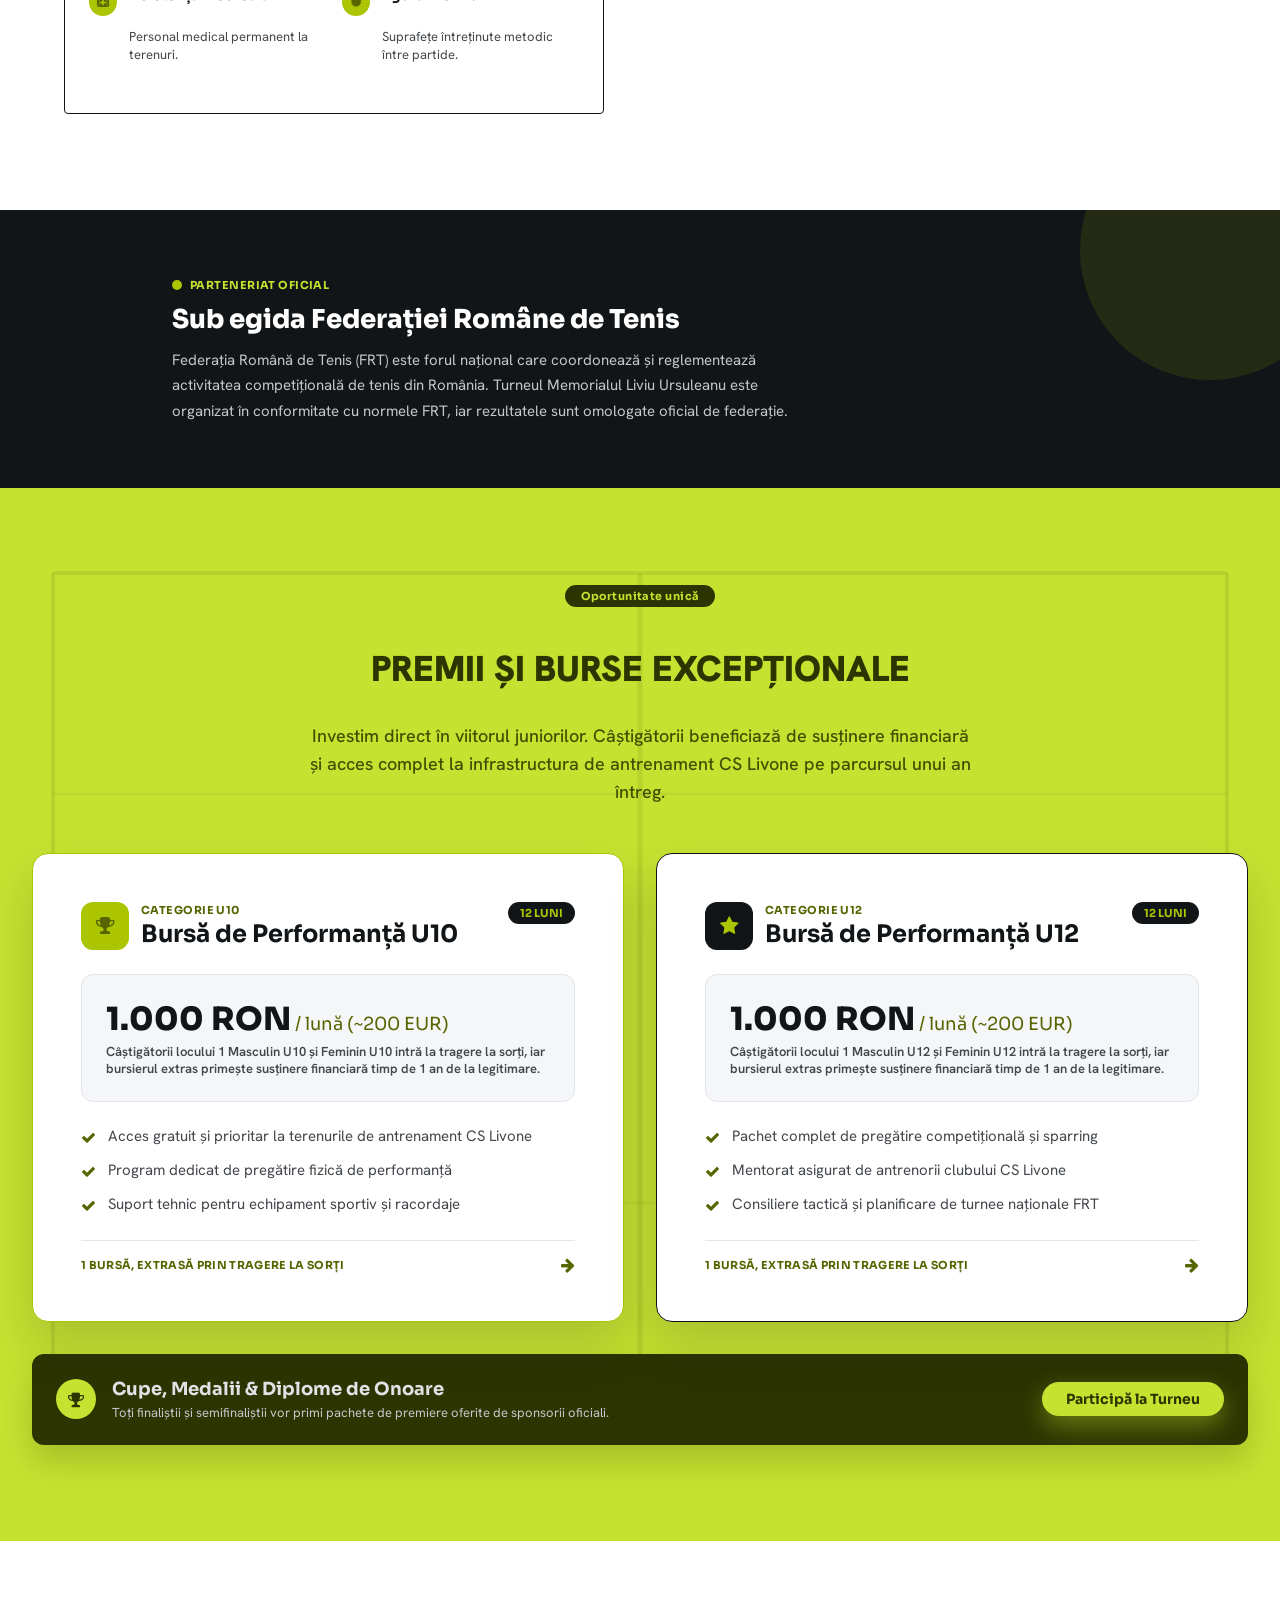
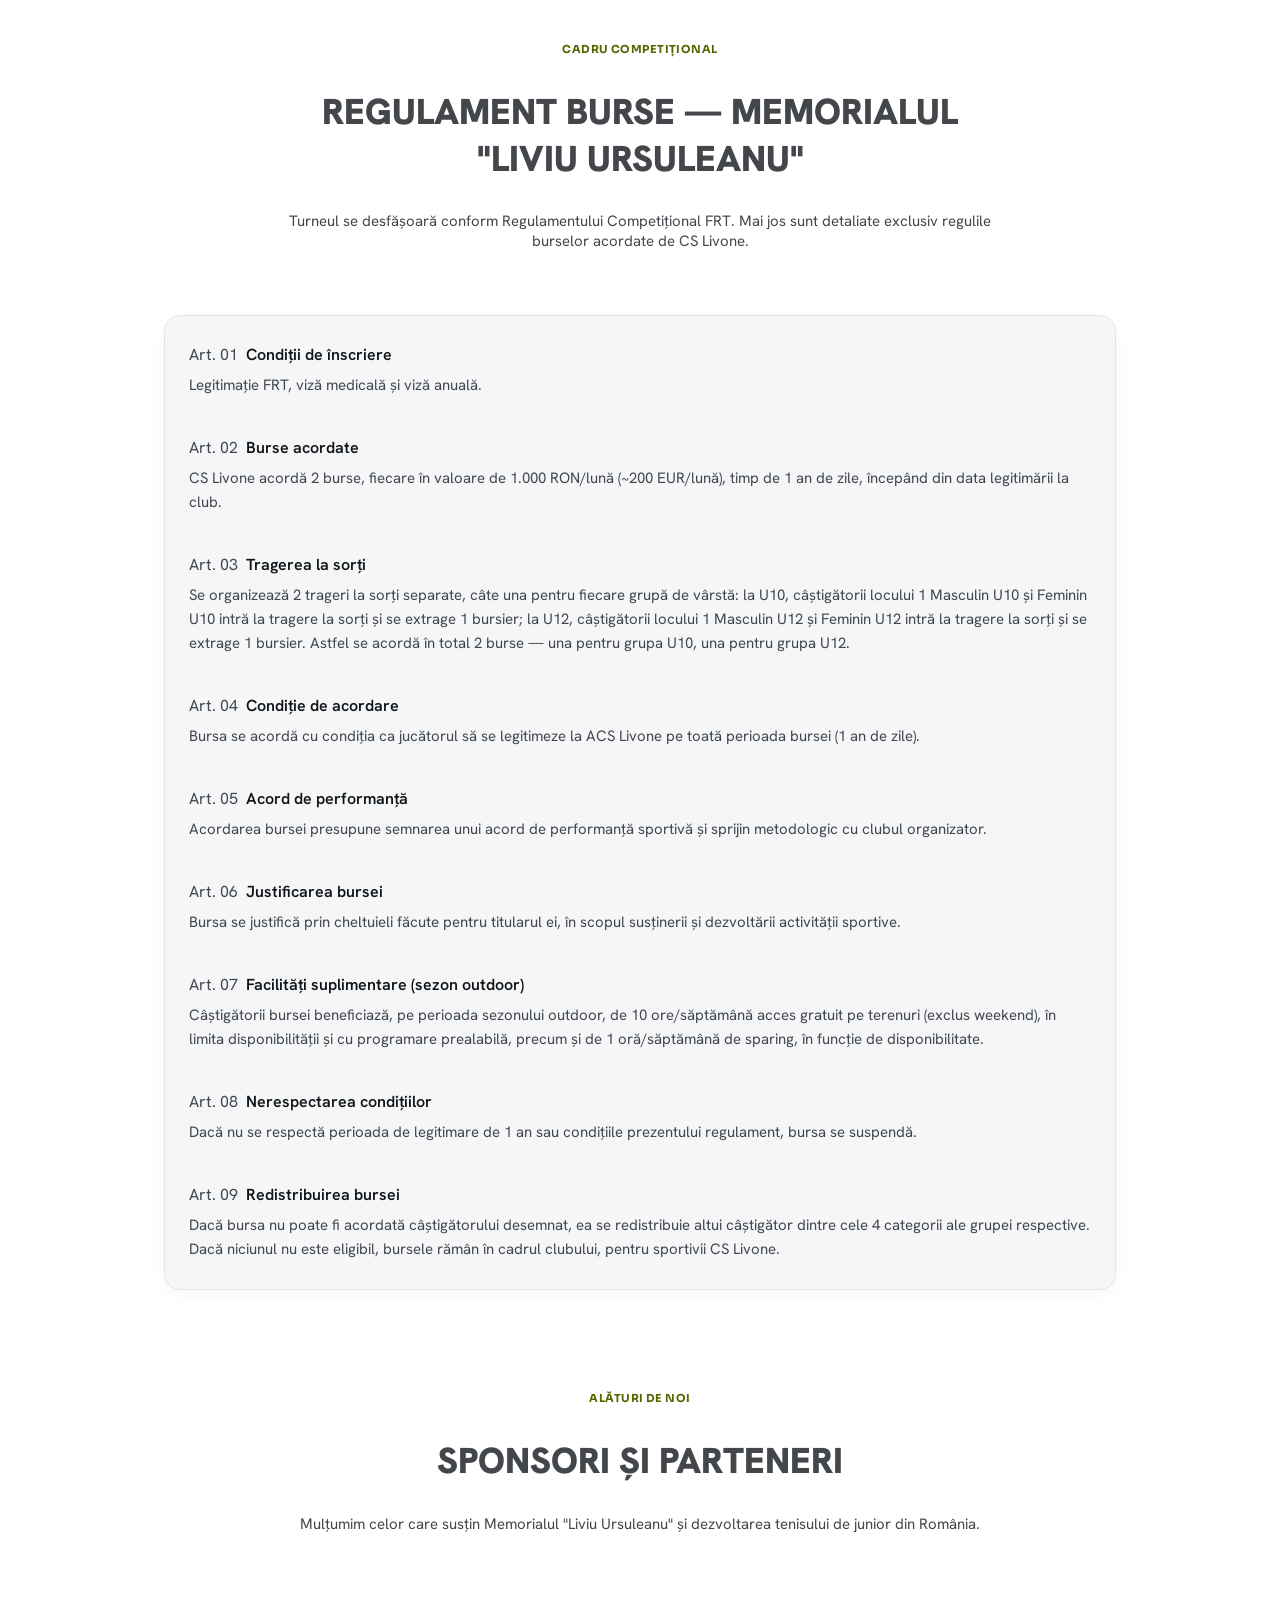
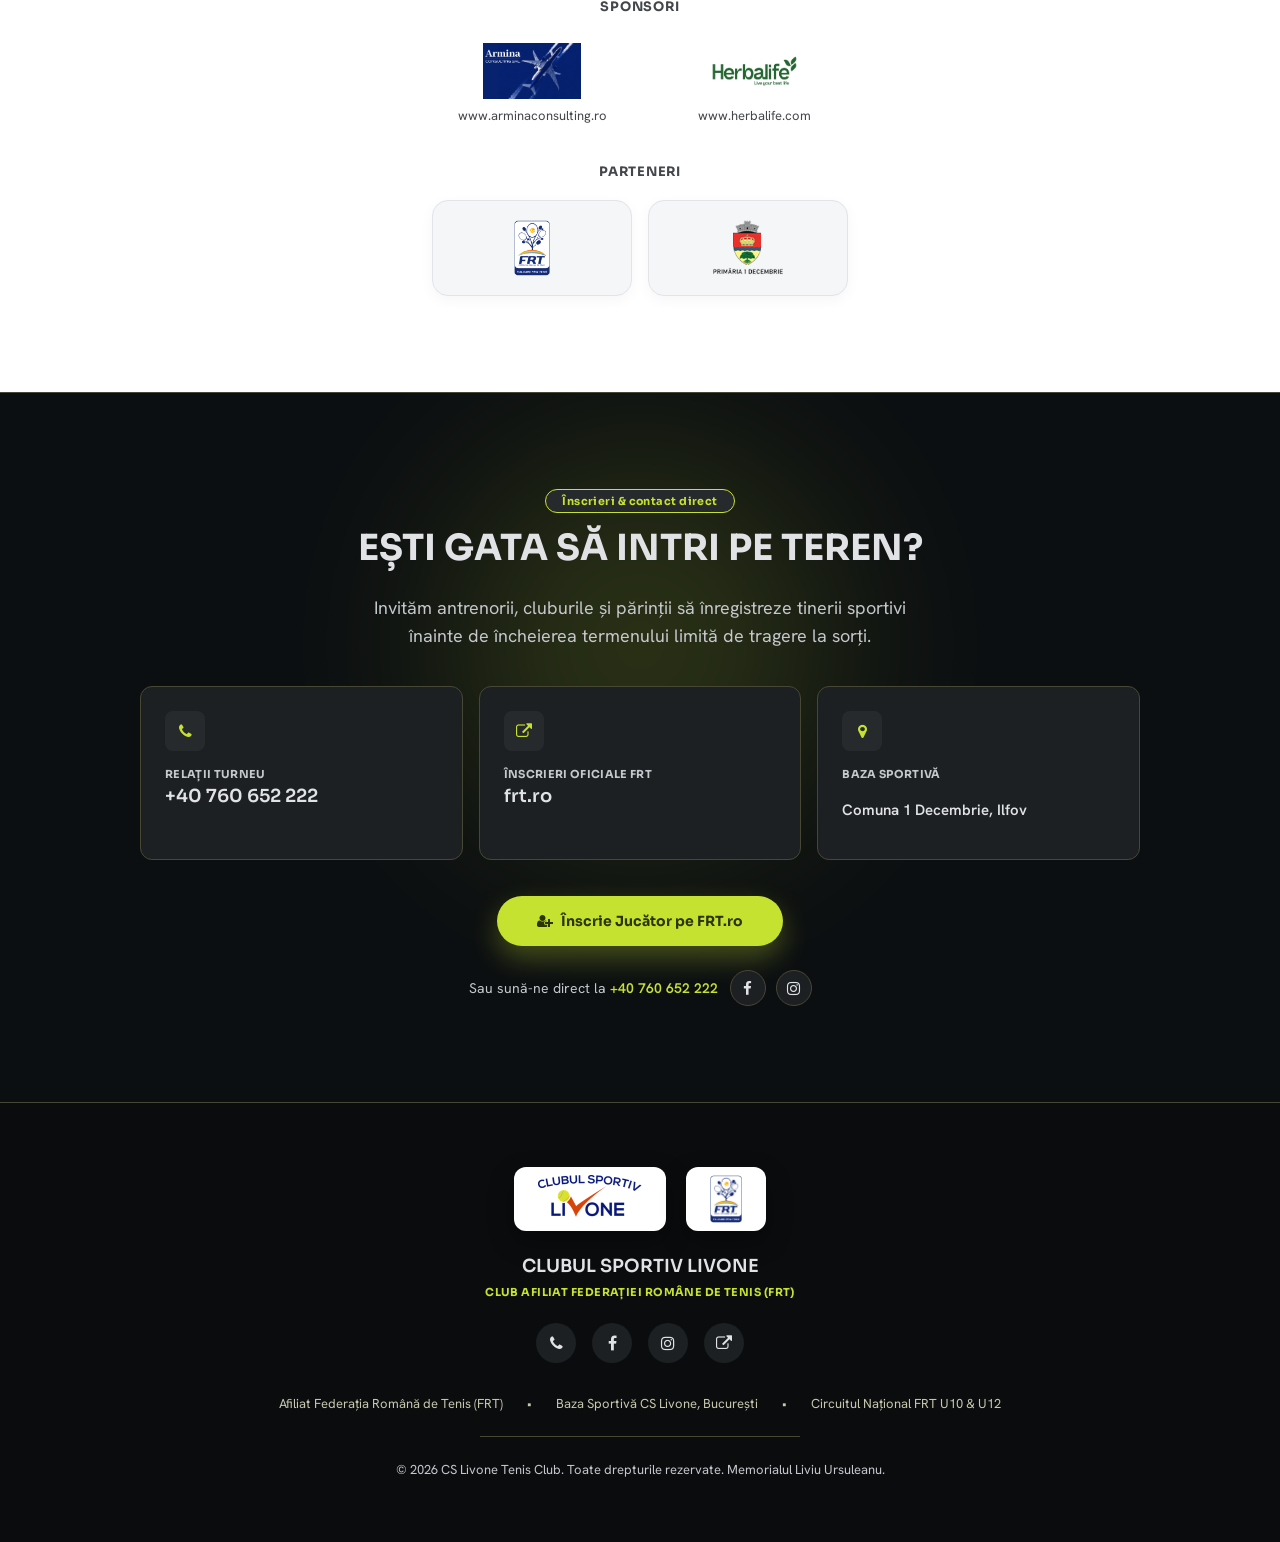
==== commit e61fb4b4: "Update Memorial Ursuleanu tournament date to 10 October 2026 Remove outdated registration/withdrawal" ====
--- a/turneu-memorial-liviu-ursuleanu.html
+++ b/turneu-memorial-liviu-ursuleanu.html
@@ -111,7 +111,7 @@
         <p class="tnv-hero__subtitle">Turneu național de tenis pentru juniori — Clubul Sportiv Livone</p>
 
         <div class="tnv-badges">
-          <span class="tnv-badge"><i class="fa fa-calendar"></i> <strong>17 Octombrie 2026</strong></span>
+          <span class="tnv-badge"><i class="fa fa-calendar"></i> <strong>10 Octombrie 2026</strong></span>
           <span class="tnv-badge"><i class="fa fa-map-marker"></i> Comuna 1 Decembrie, Ilfov</span>
           <span class="tnv-badge"><i class="fa fa-th-large"></i> Terenuri Zgură FRT</span>
         </div>
@@ -133,8 +133,7 @@
             <span class="tnv-info-card__label">Perioadă competiție</span>
             <span class="tnv-info-card__icon"><i class="fa fa-calendar"></i></span>
           </div>
-          <p class="tnv-info-card__value">17 Octombrie 2026</p>
-          <p class="tnv-info-card__sub">Înscrieri până la 12.10.2026 • Retragere până la 14.10.2026</p>
+          <p class="tnv-info-card__value">10 Octombrie 2026</p>
         </div>
 
         <div class="tnv-info-card tnv-info-card--highlight">
